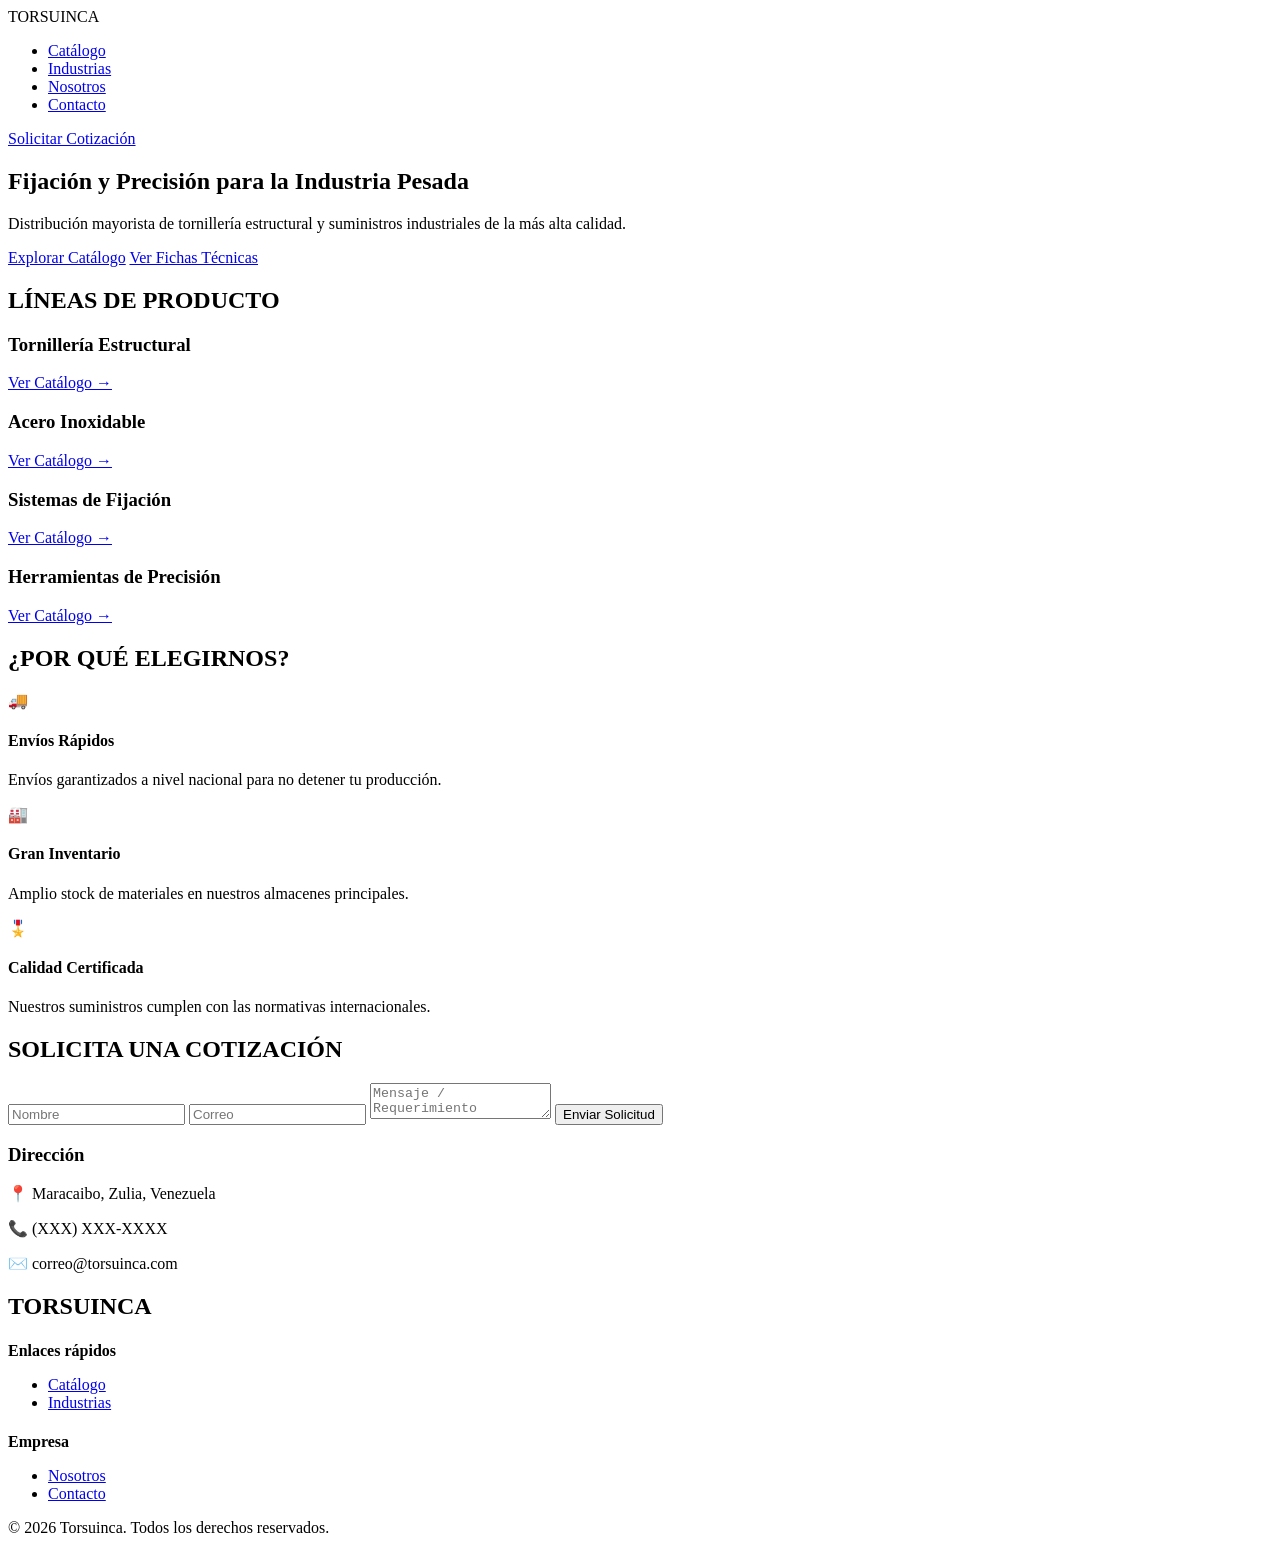
==== index.html @ 483157d4 "Add files via upload" ====
<!DOCTYPE html>
<html lang="es">
<head>
    <meta charset="UTF-8">
    <meta name="viewport" content="width=device-width, initial-scale=1.0">
    <title>Torsuinca | Suministros Industriales</title>
    <!-- Llamado a fuentes -->
    <link href="https://fonts.googleapis.com/css2?family=Inter:wght@400;500;600&family=Montserrat:wght@700;800&display=swap" rel="stylesheet">
    <!-- Enlace al archivo CSS externo -->
    <link rel="stylesheet" href="css/styles.css">
</head>
<body>

    <header>
        <div class="logo">TORSUINCA</div>
        <nav>
            <ul>
                <li><a href="#">Catálogo</a></li>
                <li><a href="#">Industrias</a></li>
                <li><a href="#">Nosotros</a></li>
                <li><a href="#contacto">Contacto</a></li>
            </ul>
        </nav>
        <a href="#contacto" class="btn-primary">Solicitar Cotización</a>
    </header>

    <main>
        <!-- 01. EL VOICE -->
        <section class="hero">
            <div class="hero-content">
                <h1>Fijación y Precisión para la Industria Pesada</h1>
                <p>Distribución mayorista de tornillería estructural y suministros industriales de la más alta calidad.</p>
                <div class="hero-buttons">
                    <a href="#" class="btn-primary">Explorar Catálogo</a>
                    <a href="#" class="btn-outline">Ver Fichas Técnicas</a>
                </div>
            </div>
            <div class="hero-image">
                <!-- <img src="assets/hero-bg.jpg" alt="Almacén Torsuinca"> -->
            </div>
        </section>

        <!-- 02. EL BODY -->
        <section class="products">
            <h2 class="section-title">LÍNEAS DE PRODUCTO</h2>
            <div class="product-grid">
                <div class="product-card">
                    <div class="img-placeholder"></div>
                    <h3>Tornillería Estructural</h3>
                    <a href="#" class="link-red">Ver Catálogo &rarr;</a>
                </div>
                <div class="product-card">
                    <div class="img-placeholder"></div>
                    <h3>Acero Inoxidable</h3>
                    <a href="#" class="link-red">Ver Catálogo &rarr;</a>
                </div>
                <div class="product-card">
                    <div class="img-placeholder"></div>
                    <h3>Sistemas de Fijación</h3>
                    <a href="#" class="link-red">Ver Catálogo &rarr;</a>
                </div>
                <div class="product-card">
                    <div class="img-placeholder"></div>
                    <h3>Herramientas de Precisión</h3>
                    <a href="#" class="link-red">Ver Catálogo &rarr;</a>
                </div>
            </div>
        </section>

        <section class="features">
            <h2 class="section-title">¿POR QUÉ ELEGIRNOS?</h2>
            <div class="feature-grid">
                <div class="feature-item">
                    <div class="feature-icon">🚚</div>
                    <h4>Envíos Rápidos</h4>
                    <p>Envíos garantizados a nivel nacional para no detener tu producción.</p>
                </div>
                <div class="feature-item">
                    <div class="feature-icon">🏭</div>
                    <h4>Gran Inventario</h4>
                    <p>Amplio stock de materiales en nuestros almacenes principales.</p>
                </div>
                <div class="feature-item">
                    <div class="feature-icon">🎖️</div>
                    <h4>Calidad Certificada</h4>
                    <p>Nuestros suministros cumplen con las normativas internacionales.</p>
                </div>
            </div>
        </section>

        <!-- 03. EL PIE -->
        <section class="contact-section" id="contacto">
            <div class="contact-form">
                <h2 style="margin-bottom: 20px;">SOLICITA UNA COTIZACIÓN</h2>
                <form id="quote-form">
                    <input type="text" placeholder="Nombre" required>
                    <input type="email" placeholder="Correo" required>
                    <textarea placeholder="Mensaje / Requerimiento" required></textarea>
                    <button type="submit" class="btn-primary">Enviar Solicitud</button>
                </form>
            </div>
            <div class="contact-info">
                <h3>Dirección</h3>
                <p>📍 Maracaibo, Zulia, Venezuela</p>
                <p>📞 (XXX) XXX-XXXX</p>
                <p>✉️ correo@torsuinca.com</p>
                <div class="map-placeholder">
                    <!-- Mapa interactivo irá aquí -->
                </div>
            </div>
        </section>
    </main>

    <footer>
        <div class="footer-grid">
            <div class="logo-footer">
                <h2>TORSUINCA</h2>
            </div>
            <div class="footer-links">
                <div>
                    <h4 style="margin-bottom:10px;">Enlaces rápidos</h4>
                    <ul>
                        <li><a href="#">Catálogo</a></li>
                        <li><a href="#">Industrias</a></li>
                    </ul>
                </div>
                <div>
                    <h4 style="margin-bottom:10px;">Empresa</h4>
                    <ul>
                        <li><a href="#">Nosotros</a></li>
                        <li><a href="#contacto">Contacto</a></li>
                    </ul>
                </div>
            </div>
        </div>
        <div class="footer-bottom">
            <p>&copy; 2026 Torsuinca. Todos los derechos reservados.</p>
        </div>
    </footer>

    <!-- Enlace al archivo JS externo -->
    <script src="js/script.js"></script>
</body>
</html>
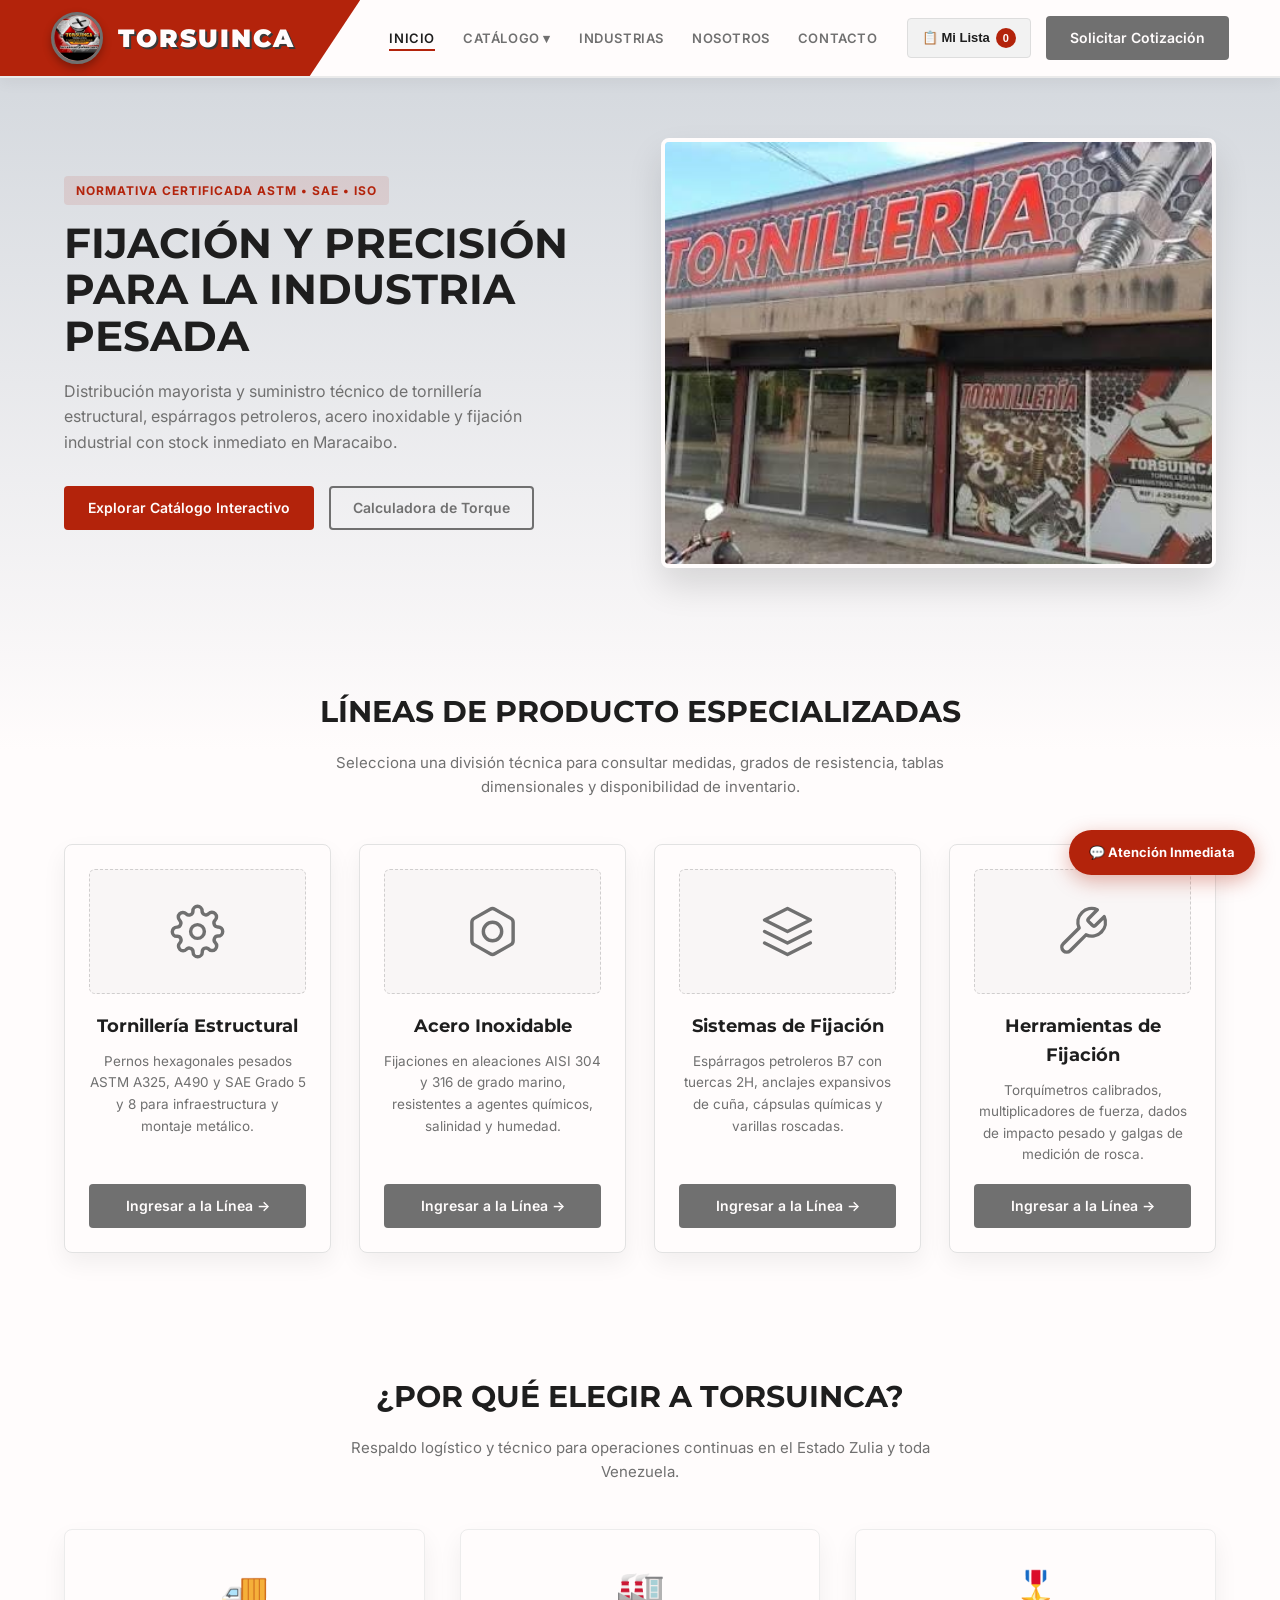
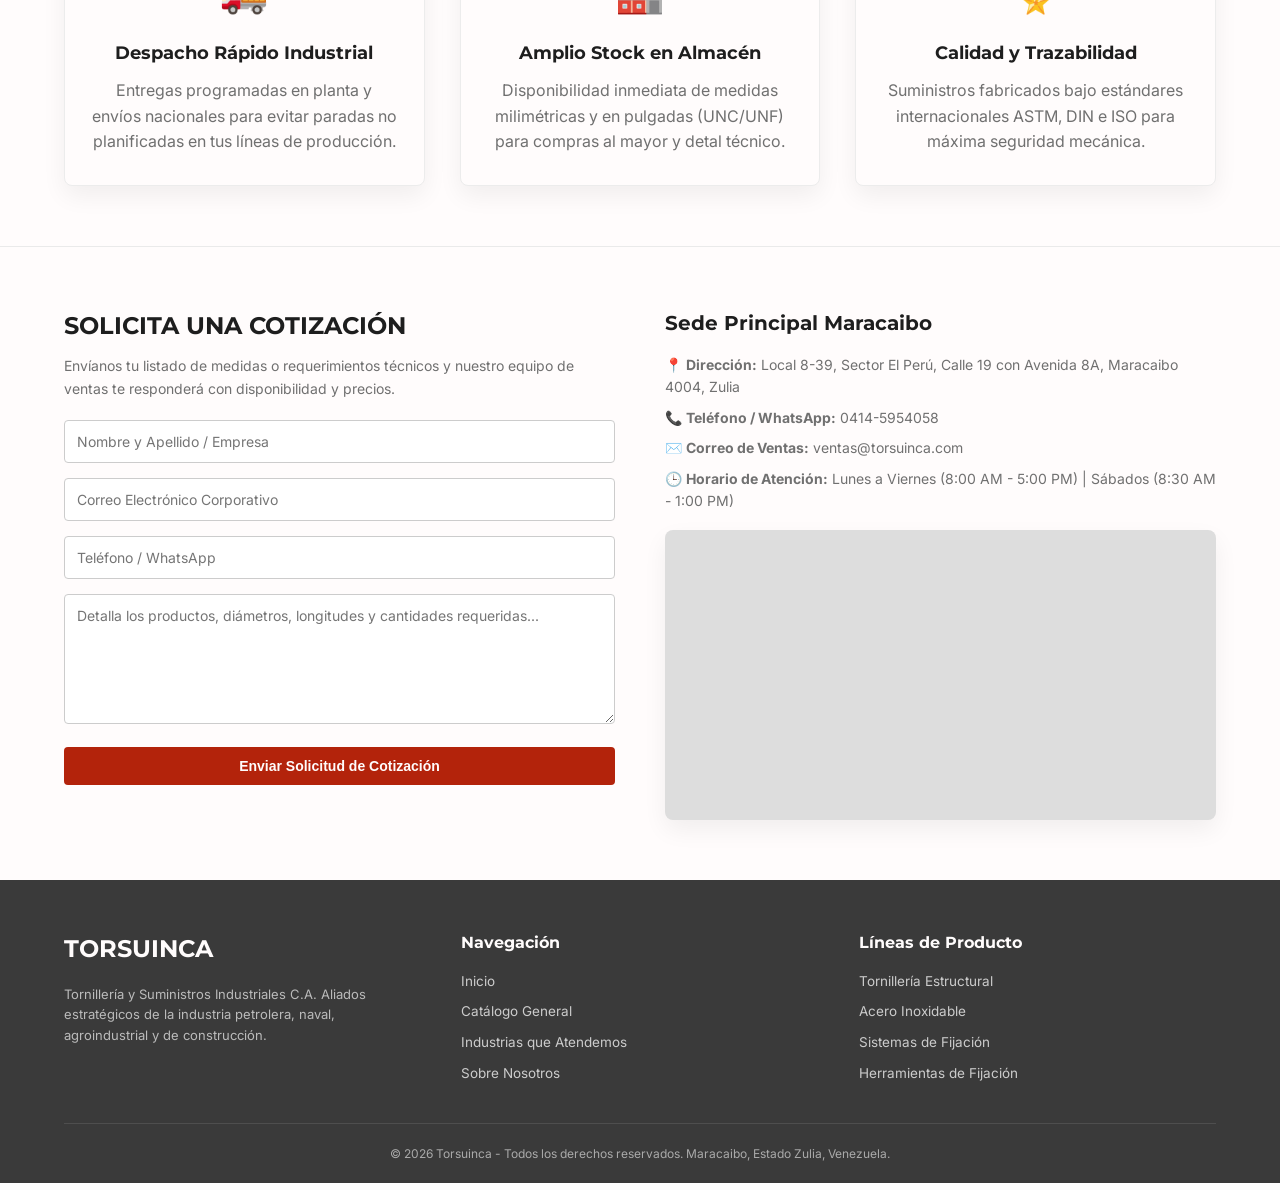
==== commit 4ee368db: "Add files via upload" ====
--- a/index.html
+++ b/index.html
@@ -3,142 +3,232 @@
 <head>
     <meta charset="UTF-8">
     <meta name="viewport" content="width=device-width, initial-scale=1.0">
-    <title>Torsuinca | Suministros Industriales</title>
-    <!-- Llamado a fuentes -->
-    <link href="https://fonts.googleapis.com/css2?family=Inter:wght@400;500;600&family=Montserrat:wght@700;800&display=swap" rel="stylesheet">
-    <!-- Enlace al archivo CSS externo -->
-    <link rel="stylesheet" href="css/styles.css">
+    <title>Torsuinca | Tornillería y Suministros Industriales en Maracaibo</title>
+    <link href="https://fonts.googleapis.com/css2?family=Inter:wght@400;500;600;700&family=Montserrat:wght@700;800;900&display=swap" rel="stylesheet">
+    <link rel="stylesheet" href="css/style.css">
 </head>
 <body>
 
     <header>
-        <div class="logo">TORSUINCA</div>
+        <a href="index.html" class="logo-zone">
+            <img src="logo.jpeg" alt="Logo Torsuinca" class="logo-img">
+            <span class="logo-text">TORSUINCA</span>
+        </a>
+        
         <nav>
             <ul>
-                <li><a href="#">Catálogo</a></li>
-                <li><a href="#">Industrias</a></li>
-                <li><a href="#">Nosotros</a></li>
+                <li><a href="index.html" class="active">Inicio</a></li>
+                <li class="dropdown">
+                    <a href="catalogo/index.html">Catálogo ▾</a>
+                    <div class="dropdown-content">
+                        <a href="catalogo/index.html">Ver Catálogo Completo</a>
+                        <a href="tornilleria-estructural/index.html">Tornillería Estructural</a>
+                        <a href="acero-inoxidable/index.html">Acero Inoxidable</a>
+                        <a href="sistemas-de-fijacion/index.html">Sistemas de Fijación</a>
+                        <a href="herramientas-de-fijacion/index.html">Herramientas de Fijación</a>
+                    </div>
+                </li>
+                <li><a href="industrias/index.html">Industrias</a></li>
+                <li><a href="nosotros/index.html">Nosotros</a></li>
                 <li><a href="#contacto">Contacto</a></li>
             </ul>
         </nav>
-        <a href="#contacto" class="btn-primary">Solicitar Cotización</a>
+        
+        <div class="header-action">
+            <button class="quote-cart-btn" onclick="toggleQuoteModal()">
+                📋 Mi Lista <span class="cart-badge">0</span>
+            </button>
+            <a href="#contacto" class="btn-primary">Solicitar Cotización</a>
+        </div>
     </header>
 
     <main>
         <!-- 01. EL VOICE -->
         <section class="hero">
-            <div class="hero-content">
+            <div class="hero-content hidden-left">
+                <span class="badge-tag">Normativa Certificada ASTM • SAE • ISO</span>
                 <h1>Fijación y Precisión para la Industria Pesada</h1>
-                <p>Distribución mayorista de tornillería estructural y suministros industriales de la más alta calidad.</p>
+                <p>Distribución mayorista y suministro técnico de tornillería estructural, espárragos petroleros, acero inoxidable y fijación industrial con stock inmediato en Maracaibo.</p>
                 <div class="hero-buttons">
-                    <a href="#" class="btn-primary">Explorar Catálogo</a>
-                    <a href="#" class="btn-outline">Ver Fichas Técnicas</a>
-                </div>
-            </div>
-            <div class="hero-image">
-                <!-- <img src="assets/hero-bg.jpg" alt="Almacén Torsuinca"> -->
-            </div>
-        </section>
-
-        <!-- 02. EL BODY -->
-        <section class="products">
-            <h2 class="section-title">LÍNEAS DE PRODUCTO</h2>
+                    <a href="catalogo/index.html" class="btn-red">Explorar Catálogo Interactivo</a>
+                    <a href="catalogo/index.html#calculadora" class="btn-outline">Calculadora de Torque</a>
+                </div>
+            </div>
+            <div class="hero-image hidden-right">
+                <img src="tornilleria.jpeg" alt="Sede y Suministros Torsuinca">
+            </div>
+        </section>
+
+        <!-- 02. EL BODY: LÍNEAS DE PRODUCTO -->
+        <section class="section-container">
+            <h2 class="section-title hidden-up">LÍNEAS DE PRODUCTO ESPECIALIZADAS</h2>
+            <p class="section-subtitle hidden-up">Selecciona una división técnica para consultar medidas, grados de resistencia, tablas dimensionales y disponibilidad de inventario.</p>
+            
             <div class="product-grid">
-                <div class="product-card">
-                    <div class="img-placeholder"></div>
-                    <h3>Tornillería Estructural</h3>
-                    <a href="#" class="link-red">Ver Catálogo &rarr;</a>
-                </div>
-                <div class="product-card">
-                    <div class="img-placeholder"></div>
-                    <h3>Acero Inoxidable</h3>
-                    <a href="#" class="link-red">Ver Catálogo &rarr;</a>
-                </div>
-                <div class="product-card">
-                    <div class="img-placeholder"></div>
-                    <h3>Sistemas de Fijación</h3>
-                    <a href="#" class="link-red">Ver Catálogo &rarr;</a>
-                </div>
-                <div class="product-card">
-                    <div class="img-placeholder"></div>
-                    <h3>Herramientas de Precisión</h3>
-                    <a href="#" class="link-red">Ver Catálogo &rarr;</a>
-                </div>
-            </div>
-        </section>
-
-        <section class="features">
-            <h2 class="section-title">¿POR QUÉ ELEGIRNOS?</h2>
+                <!-- Línea 1 -->
+                <div class="product-card hidden-up cascade-1">
+                    <div>
+                        <div class="icon-wrapper">
+                            <svg width="55" height="55" viewBox="0 0 24 24" fill="none" stroke="var(--brand-gray)" stroke-width="1.5" stroke-linecap="round" stroke-linejoin="round">
+                                <circle cx="12" cy="12" r="3"></circle>
+                                <path d="M19.4 15a1.65 1.65 0 0 0 .33 1.82l.06.06a2 2 0 0 1 0 2.83 2 2 0 0 1-2.83 0l-.06-.06a1.65 1.65 0 0 0-1.82-.33 1.65 1.65 0 0 0-1 1.51V21a2 2 0 0 1-2 2 2 2 0 0 1-2-2v-.09A1.65 1.65 0 0 0 9 19.4a1.65 1.65 0 0 0-1.82.33l-.06.06a2 2 0 0 1-2.83 0 2 2 0 0 1 0-2.83l.06-.06a1.65 1.65 0 0 0 .33-1.82 1.65 1.65 0 0 0-1.51-1H3a2 2 0 0 1-2-2 2 2 0 0 1 2-2h.09A1.65 1.65 0 0 0 4.6 9a1.65 1.65 0 0 0-.33-1.82l-.06-.06a2 2 0 0 1 0-2.83 2 2 0 0 1 2.83 0l.06.06a1.65 1.65 0 0 0 1.82.33H9a1.65 1.65 0 0 0 1-1.51V3a2 2 0 0 1 2-2 2 2 0 0 1 2 2v.09a1.65 1.65 0 0 0 1 1.51 1.65 1.65 0 0 0 1.82-.33l.06-.06a2 2 0 0 1 2.83 0 2 2 0 0 1 0 2.83l-.06.06a1.65 1.65 0 0 0-.33 1.82V9a1.65 1.65 0 0 0 1.51 1H21a2 2 0 0 1 2 2 2 2 0 0 1-2 2h-.09a1.65 1.65 0 0 0-1.51 1z"></path>
+                            </svg>
+                        </div>
+                        <h3>Tornillería Estructural</h3>
+                        <p>Pernos hexagonales pesados ASTM A325, A490 y SAE Grado 5 y 8 para infraestructura y montaje metálico.</p>
+                    </div>
+                    <a href="tornilleria-estructural/index.html" class="btn-primary" style="width:100%;">Ingresar a la Línea &rarr;</a>
+                </div>
+
+                <!-- Línea 2 -->
+                <div class="product-card hidden-up cascade-2">
+                    <div>
+                        <div class="icon-wrapper">
+                            <svg width="55" height="55" viewBox="0 0 24 24" fill="none" stroke="var(--brand-gray)" stroke-width="1.5" stroke-linecap="round" stroke-linejoin="round">
+                                <path d="M21 16V8a2 2 0 0 0-1-1.73l-7-4a2 2 0 0 0-2 0l-7 4A2 2 0 0 0 3 8v8a2 2 0 0 0 1 1.73l7 4a2 2 0 0 0 2 0l7-4A2 2 0 0 0 21 16z"></path>
+                                <circle cx="12" cy="12" r="4"></circle>
+                            </svg>
+                        </div>
+                        <h3>Acero Inoxidable</h3>
+                        <p>Fijaciones en aleaciones AISI 304 y 316 de grado marino, resistentes a agentes químicos, salinidad y humedad.</p>
+                    </div>
+                    <a href="acero-inoxidable/index.html" class="btn-primary" style="width:100%;">Ingresar a la Línea &rarr;</a>
+                </div>
+
+                <!-- Línea 3 -->
+                <div class="product-card hidden-up cascade-3">
+                    <div>
+                        <div class="icon-wrapper">
+                            <svg width="55" height="55" viewBox="0 0 24 24" fill="none" stroke="var(--brand-gray)" stroke-width="1.5" stroke-linecap="round" stroke-linejoin="round">
+                                <polygon points="12 2 2 7 12 12 22 7 12 2"></polygon>
+                                <polyline points="2 12 12 17 22 12"></polyline>
+                                <polyline points="2 17 12 22 22 17"></polyline>
+                            </svg>
+                        </div>
+                        <h3>Sistemas de Fijación</h3>
+                        <p>Espárragos petroleros B7 con tuercas 2H, anclajes expansivos de cuña, cápsulas químicas y varillas roscadas.</p>
+                    </div>
+                    <a href="sistemas-de-fijacion/index.html" class="btn-primary" style="width:100%;">Ingresar a la Línea &rarr;</a>
+                </div>
+
+                <!-- Línea 4 -->
+                <div class="product-card hidden-up cascade-4">
+                    <div>
+                        <div class="icon-wrapper">
+                            <svg width="55" height="55" viewBox="0 0 24 24" fill="none" stroke="var(--brand-gray)" stroke-width="1.5" stroke-linecap="round" stroke-linejoin="round">
+                                <path d="M14.7 6.3a1 1 0 0 0 0 1.4l1.6 1.6a1 1 0 0 0 1.4 0l3.77-3.77a6 6 0 0 1-7.94 7.94l-6.91 6.91a2.12 2.12 0 0 1-3-3l6.91-6.91a6 6 0 0 1 7.94-7.94l-3.76 3.76z"></path>
+                            </svg>
+                        </div>
+                        <h3>Herramientas de Fijación</h3>
+                        <p>Torquímetros calibrados, multiplicadores de fuerza, dados de impacto pesado y galgas de medición de rosca.</p>
+                    </div>
+                    <a href="herramientas-de-fijacion/index.html" class="btn-primary" style="width:100%;">Ingresar a la Línea &rarr;</a>
+                </div>
+            </div>
+        </section>
+
+        <!-- VENTAJAS COMPETITIVAS -->
+        <section class="section-container">
+            <h2 class="section-title hidden-up">¿POR QUÉ ELEGIR A TORSUINCA?</h2>
+            <p class="section-subtitle hidden-up">Respaldo logístico y técnico para operaciones continuas en el Estado Zulia y toda Venezuela.</p>
             <div class="feature-grid">
-                <div class="feature-item">
+                <div class="feature-item hidden-left">
                     <div class="feature-icon">🚚</div>
-                    <h4>Envíos Rápidos</h4>
-                    <p>Envíos garantizados a nivel nacional para no detener tu producción.</p>
-                </div>
-                <div class="feature-item">
+                    <h4>Despacho Rápido Industrial</h4>
+                    <p>Entregas programadas en planta y envíos nacionales para evitar paradas no planificadas en tus líneas de producción.</p>
+                </div>
+                <div class="feature-item hidden-up">
                     <div class="feature-icon">🏭</div>
-                    <h4>Gran Inventario</h4>
-                    <p>Amplio stock de materiales en nuestros almacenes principales.</p>
-                </div>
-                <div class="feature-item">
+                    <h4>Amplio Stock en Almacén</h4>
+                    <p>Disponibilidad inmediata de medidas milimétricas y en pulgadas (UNC/UNF) para compras al mayor y detal técnico.</p>
+                </div>
+                <div class="feature-item hidden-right">
                     <div class="feature-icon">🎖️</div>
-                    <h4>Calidad Certificada</h4>
-                    <p>Nuestros suministros cumplen con las normativas internacionales.</p>
-                </div>
-            </div>
-        </section>
-
-        <!-- 03. EL PIE -->
+                    <h4>Calidad y Trazabilidad</h4>
+                    <p>Suministros fabricados bajo estándares internacionales ASTM, DIN e ISO para máxima seguridad mecánica.</p>
+                </div>
+            </div>
+        </section>
+
+        <!-- 03. EL PIE: CONTACTO -->
         <section class="contact-section" id="contacto">
-            <div class="contact-form">
-                <h2 style="margin-bottom: 20px;">SOLICITA UNA COTIZACIÓN</h2>
+            <div class="contact-form hidden-left">
+                <h2 style="margin-bottom: 10px;">SOLICITA UNA COTIZACIÓN</h2>
+                <p style="margin-bottom: 20px; font-size: 14px;">Envíanos tu listado de medidas o requerimientos técnicos y nuestro equipo de ventas te responderá con disponibilidad y precios.</p>
                 <form id="quote-form">
-                    <input type="text" placeholder="Nombre" required>
-                    <input type="email" placeholder="Correo" required>
-                    <textarea placeholder="Mensaje / Requerimiento" required></textarea>
-                    <button type="submit" class="btn-primary">Enviar Solicitud</button>
+                    <input type="text" placeholder="Nombre y Apellido / Empresa" required>
+                    <input type="email" placeholder="Correo Electrónico Corporativo" required>
+                    <input type="tel" placeholder="Teléfono / WhatsApp" required>
+                    <textarea id="quote-message" placeholder="Detalla los productos, diámetros, longitudes y cantidades requeridas..." required></textarea>
+                    <button type="submit" class="btn-red" style="width: 100%;">Enviar Solicitud de Cotización</button>
                 </form>
             </div>
-            <div class="contact-info">
-                <h3>Dirección</h3>
-                <p>📍 Maracaibo, Zulia, Venezuela</p>
-                <p>📞 (XXX) XXX-XXXX</p>
-                <p>✉️ correo@torsuinca.com</p>
+            <div class="contact-info hidden-right">
+                <h3>Sede Principal Maracaibo</h3>
+                <p>📍 <strong>Dirección:</strong> Local 8-39, Sector El Perú, Calle 19 con Avenida 8A, Maracaibo 4004, Zulia</p>
+                <p>📞 <strong>Teléfono / WhatsApp:</strong> 0414-5954058</p>
+                <p>✉️ <strong>Correo de Ventas:</strong> ventas@torsuinca.com</p>
+                <p>🕒 <strong>Horario de Atención:</strong> Lunes a Viernes (8:00 AM - 5:00 PM) | Sábados (8:30 AM - 1:00 PM)</p>
+                
                 <div class="map-placeholder">
-                    <!-- Mapa interactivo irá aquí -->
+                    <iframe 
+                        src="https://maps.google.com/maps?q=TORSUINCA,+Calle+19,+Maracaibo,+Zulia&output=embed" 
+                        width="100%" height="100%" style="border:0;" allowfullscreen="" loading="lazy" referrerpolicy="no-referrer-when-downgrade">
+                    </iframe>
                 </div>
             </div>
         </section>
     </main>
+
+    <!-- MODAL LATERAL DE LISTA DE COTIZACIÓN -->
+    <div class="quote-modal-overlay" id="quote-modal-overlay">
+        <div class="quote-modal">
+            <div>
+                <div class="quote-modal-header">
+                    <h3>📋 Lista de Cotización</h3>
+                    <button class="close-modal" onclick="toggleQuoteModal()">✕</button>
+                </div>
+                <div class="quote-items-list" id="quote-items-list"></div>
+            </div>
+            <div style="display:flex; flex-direction:column; gap:10px;">
+                <button class="btn-red" onclick="sendQuoteToWhatsApp()">Enviar Lista por WhatsApp</button>
+                <a href="index.html?cotizar=true#contacto" class="btn-primary" onclick="toggleQuoteModal()">Pasar al Formulario Web</a>
+            </div>
+        </div>
+    </div>
+
+    <a href="https://wa.me/584145954058" target="_blank" class="whatsapp-float">💬 Atención Inmediata</a>
 
     <footer>
         <div class="footer-grid">
-            <div class="logo-footer">
+            <div>
                 <h2>TORSUINCA</h2>
+                <p style="font-size: 13px; color: #bbb; margin-top: 10px;">Tornillería y Suministros Industriales C.A. Aliados estratégicos de la industria petrolera, naval, agroindustrial y de construcción.</p>
             </div>
             <div class="footer-links">
-                <div>
-                    <h4 style="margin-bottom:10px;">Enlaces rápidos</h4>
-                    <ul>
-                        <li><a href="#">Catálogo</a></li>
-                        <li><a href="#">Industrias</a></li>
-                    </ul>
-                </div>
-                <div>
-                    <h4 style="margin-bottom:10px;">Empresa</h4>
-                    <ul>
-                        <li><a href="#">Nosotros</a></li>
-                        <li><a href="#contacto">Contacto</a></li>
-                    </ul>
-                </div>
+                <h4>Navegación</h4>
+                <ul>
+                    <li><a href="index.html">Inicio</a></li>
+                    <li><a href="catalogo/index.html">Catálogo General</a></li>
+                    <li><a href="industrias/index.html">Industrias que Atendemos</a></li>
+                    <li><a href="nosotros/index.html">Sobre Nosotros</a></li>
+                </ul>
+            </div>
+            <div class="footer-links">
+                <h4>Líneas de Producto</h4>
+                <ul>
+                    <li><a href="tornilleria-estructural/index.html">Tornillería Estructural</a></li>
+                    <li><a href="acero-inoxidable/index.html">Acero Inoxidable</a></li>
+                    <li><a href="sistemas-de-fijacion/index.html">Sistemas de Fijación</a></li>
+                    <li><a href="herramientas-de-fijacion/index.html">Herramientas de Fijación</a></li>
+                </ul>
             </div>
         </div>
         <div class="footer-bottom">
-            <p>&copy; 2026 Torsuinca. Todos los derechos reservados.</p>
+            <p>&copy; 2026 Torsuinca - Todos los derechos reservados. Maracaibo, Estado Zulia, Venezuela.</p>
         </div>
     </footer>
 
-    <!-- Enlace al archivo JS externo -->
     <script src="js/script.js"></script>
 </body>
 </html>
--- a/css/style.css
+++ b/css/style.css
@@ -0,0 +1,396 @@
+/* === VARIABLES DE MARCA === */
+:root {
+    --brand-red: #B3230B;
+    --brand-red-dark: #8A1A07;
+    --brand-gray: #707070;
+    --brand-gray-dark: #3A3A3A;
+    --brand-gray-light: #E2E5E8;
+    --brand-white: #FFFCFC;
+    --text-dark: #1E1E1E;
+    --shadow-soft: 0 10px 25px rgba(0, 0, 0, 0.06);
+    --shadow-hover: 0 18px 35px rgba(0, 0, 0, 0.12);
+    --radius: 8px;
+}
+
+/* === RESET Y BASE CON DEGRADADO === */
+* { margin: 0; padding: 0; box-sizing: border-box; }
+html { scroll-behavior: smooth; }
+
+body { 
+    font-family: 'Inter', sans-serif; 
+    background: linear-gradient(to bottom, #D0D5DB 0%, var(--brand-white) 750px);
+    background-repeat: no-repeat;
+    background-color: var(--brand-white);
+    color: var(--brand-gray); 
+    line-height: 1.6; 
+    overflow-x: hidden; 
+}
+
+h1, h2, h3, h4 { font-family: 'Montserrat', sans-serif; color: var(--text-dark); }
+a { text-decoration: none; color: inherit; transition: all 0.3s ease; }
+img { max-width: 100%; height: auto; display: block; }
+
+/* === ANIMACIONES SCROLL REVEAL === */
+.hidden-left { opacity: 0; transform: translateX(-60px); transition: all 0.7s ease-out; }
+.hidden-right { opacity: 0; transform: translateX(60px); transition: all 0.7s ease-out; }
+.hidden-up { opacity: 0; transform: translateY(50px); transition: all 0.7s ease-out; }
+.show { opacity: 1; transform: translate(0); }
+
+.cascade-1 { transition-delay: 80ms; }
+.cascade-2 { transition-delay: 160ms; }
+.cascade-3 { transition-delay: 240ms; }
+.cascade-4 { transition-delay: 320ms; }
+
+/* === BOTONES === */
+.btn-primary {
+    background-color: var(--brand-gray);
+    color: var(--brand-white);
+    padding: 11px 24px; border: none; border-radius: 4px;
+    font-weight: 600; cursor: pointer; transition: all 0.3s ease;
+    display: inline-flex; align-items: center; justify-content: center; gap: 8px;
+    font-size: 14px;
+}
+.btn-primary:hover { 
+    background-color: var(--brand-red); 
+    color: var(--brand-white); 
+    transform: translateY(-2px); 
+    box-shadow: 0 6px 15px rgba(179, 35, 11, 0.25); 
+}
+.btn-red {
+    background-color: var(--brand-red);
+    color: var(--brand-white);
+    padding: 11px 24px; border: none; border-radius: 4px;
+    font-weight: 600; cursor: pointer; transition: all 0.3s ease;
+    display: inline-flex; align-items: center; justify-content: center; gap: 8px;
+    font-size: 14px;
+}
+.btn-red:hover {
+    background-color: var(--brand-red-dark);
+    transform: translateY(-2px);
+}
+.btn-outline {
+    border: 2px solid var(--brand-gray); color: var(--brand-gray);
+    padding: 9px 22px; border-radius: 4px; font-weight: 600;
+    display: inline-flex; align-items: center; gap: 8px; transition: all 0.3s ease;
+    font-size: 14px; background: transparent; cursor: pointer;
+}
+.btn-outline:hover { border-color: var(--brand-red); color: var(--brand-red); transform: translateY(-2px); }
+
+/* === HEADER Y ZONA TORSUINCA === */
+header {
+    display: flex; justify-content: space-between; align-items: center;
+    background-color: var(--brand-white);
+    border-bottom: 2px solid #eaeaea; 
+    position: sticky; top: 0; z-index: 1000;
+    box-shadow: 0 4px 15px rgba(0,0,0,0.05);
+}
+
+.logo-zone { 
+    background-color: var(--brand-red); 
+    padding: 12px 65px 12px 4%; 
+    display: flex; align-items: center; gap: 15px; 
+    cursor: pointer;
+    clip-path: polygon(0 0, 100% 0, 86% 100%, 0% 100%);
+}
+
+.logo-img {
+    width: 52px; height: 52px; 
+    border-radius: 50%; object-fit: cover;
+    border: 3px solid var(--brand-gray); 
+    box-shadow: 0 4px 8px rgba(0,0,0,0.3);
+    transition: transform 0.4s ease;
+    background-color: var(--brand-white);
+}
+.logo-zone:hover .logo-img { transform: rotate(15deg) scale(1.06); }
+
+.logo-text { 
+    font-family: 'Montserrat', sans-serif;
+    font-size: 25px; font-weight: 900; 
+    color: var(--brand-white); 
+    letter-spacing: 2px;
+    text-shadow: 2px 2px 0px var(--brand-gray-dark); 
+}
+
+nav { flex: 1; display: flex; justify-content: center; }
+nav ul { display: flex; gap: 28px; list-style: none; align-items: center; }
+nav a { font-weight: 600; font-size: 13px; text-transform: uppercase; letter-spacing: 0.6px; color: var(--brand-gray); position: relative; padding: 5px 0; }
+nav a::after { content: ''; position: absolute; bottom: 0; left: 0; width: 0; height: 2px; background-color: var(--brand-red); transition: width 0.3s ease; }
+nav a:hover, nav a.active { color: var(--text-dark); }
+nav a:hover::after, nav a.active::after { width: 100%; }
+
+/* Dropdown menú en Header */
+.dropdown { position: relative; }
+.dropdown-content {
+    display: none; position: absolute; top: 100%; left: 0;
+    background-color: var(--brand-white); min-width: 240px;
+    box-shadow: var(--shadow-hover); border-radius: 6px;
+    border-top: 3px solid var(--brand-red); padding: 10px 0; z-index: 1001;
+}
+.dropdown-content a {
+    display: block; padding: 10px 20px; font-size: 12px;
+    text-transform: none; color: var(--text-dark);
+}
+.dropdown-content a::after { display: none; }
+.dropdown-content a:hover { background-color: #f4f4f4; color: var(--brand-red); padding-left: 25px; }
+.dropdown:hover .dropdown-content { display: block; }
+
+.header-action { padding-right: 4%; display: flex; align-items: center; gap: 15px; }
+
+/* Botón Carrito de Cotización */
+.quote-cart-btn {
+    position: relative; background: #f2f2f2; border: 1px solid #ddd;
+    padding: 9px 14px; border-radius: 4px; cursor: pointer;
+    font-weight: 600; font-size: 13px; color: var(--text-dark);
+    display: flex; align-items: center; gap: 6px;
+}
+.quote-cart-btn:hover { border-color: var(--brand-red); color: var(--brand-red); }
+.cart-badge {
+    background-color: var(--brand-red); color: var(--brand-white);
+    font-size: 11px; font-weight: 700; border-radius: 50%;
+    width: 20px; height: 20px; display: inline-flex;
+    align-items: center; justify-content: center;
+}
+
+/* === 01. EL VOICE (HERO PRINCIPAL) === */
+.hero { display: flex; padding: 60px 5%; align-items: center; gap: 50px; background: transparent; overflow: hidden; }
+.hero-content { flex: 1; }
+.badge-tag {
+    display: inline-block; background: rgba(179, 35, 11, 0.1); color: var(--brand-red);
+    font-weight: 700; font-size: 12px; padding: 5px 12px; border-radius: 4px;
+    margin-bottom: 15px; text-transform: uppercase; letter-spacing: 1px;
+}
+.hero-content h1 { font-size: 42px; line-height: 1.1; margin-bottom: 20px; text-transform: uppercase; }
+.hero-content p { font-size: 16px; margin-bottom: 30px; max-width: 92%; }
+.hero-buttons { display: flex; gap: 15px; flex-wrap: wrap; }
+.hero-image { flex: 1; height: 430px; border-radius: var(--radius); overflow: hidden; box-shadow: var(--shadow-hover); border: 4px solid var(--brand-white); }
+.hero-image img { width: 100%; height: 100%; object-fit: cover; transition: transform 0.6s ease; }
+.hero-image:hover img { transform: scale(1.05); }
+
+/* === SUB-HERO PARA PÁGINAS INTERNAS === */
+.page-banner {
+    padding: 50px 5% 40px;
+    border-bottom: 1px solid rgba(112, 112, 112, 0.15);
+    background: rgba(255, 252, 252, 0.55);
+    backdrop-filter: blur(5px);
+}
+.breadcrumb { font-size: 13px; margin-bottom: 12px; color: var(--brand-gray); font-weight: 500; }
+.breadcrumb a:hover { color: var(--brand-red); text-decoration: underline; }
+.breadcrumb span { color: var(--brand-red); font-weight: 700; }
+.page-banner h1 { font-size: 36px; text-transform: uppercase; margin-bottom: 10px; }
+.page-banner p { max-width: 750px; font-size: 16px; }
+
+/* === SECCIONES Y GRIDS === */
+.section-container { padding: 60px 5%; overflow: hidden; }
+.section-title { text-align: center; font-size: 30px; margin-bottom: 15px; text-transform: uppercase; }
+.section-subtitle { text-align: center; max-width: 650px; margin: 0 auto 45px; font-size: 15px; }
+
+.product-grid { display: grid; grid-template-columns: repeat(auto-fit, minmax(250px, 1fr)); gap: 28px; }
+.product-card {
+    border: 1px solid #e2e2e2; border-radius: var(--radius); padding: 24px;
+    text-align: center; background: var(--brand-white); transition: all 0.35s ease;
+    display: flex; flex-direction: column; justify-content: space-between;
+    box-shadow: var(--shadow-soft);
+}
+.product-card:hover { box-shadow: var(--shadow-hover); transform: translateY(-8px); border-color: var(--brand-gray); }
+
+.icon-wrapper {
+    height: 125px; background-color: rgba(112, 112, 112, 0.04);
+    margin-bottom: 18px; border-radius: 6px;
+    display: flex; justify-content: center; align-items: center;
+    border: 1px dashed rgba(112, 112, 112, 0.3); transition: all 0.35s ease;
+}
+.icon-wrapper svg { transition: all 0.35s ease; }
+.product-card:hover .icon-wrapper {
+    border-color: var(--brand-red); background-color: var(--brand-white);
+    box-shadow: 0 5px 15px rgba(179, 35, 11, 0.08);
+}
+.product-card:hover .icon-wrapper svg { stroke: var(--brand-red); transform: scale(1.08); }
+
+.product-card h3 { font-size: 18px; margin-bottom: 10px; }
+.product-card p { font-size: 13.5px; margin-bottom: 18px; color: var(--brand-gray); }
+.specs-list { text-align: left; font-size: 12.5px; margin-bottom: 18px; list-style: none; border-top: 1px solid #eee; padding-top: 12px; }
+.specs-list li { margin-bottom: 5px; display: flex; justify-content: space-between; }
+.specs-list strong { color: var(--text-dark); }
+
+/* === TABLAS TÉCNICAS === */
+.table-responsive { overflow-x: auto; margin-top: 25px; border-radius: var(--radius); box-shadow: var(--shadow-soft); }
+.tech-table { width: 100%; border-collapse: collapse; background: var(--brand-white); text-align: left; font-size: 14px; }
+.tech-table th { background-color: var(--brand-gray-dark); color: var(--brand-white); padding: 14px 18px; font-family: 'Montserrat', sans-serif; font-size: 13px; text-transform: uppercase; }
+.tech-table td { padding: 13px 18px; border-bottom: 1px solid #eee; }
+.tech-table tr:hover { background-color: #f9f9f9; }
+.status-stock { color: #1f7a3f; font-weight: 700; font-size: 12px; background: #e6f4ea; padding: 4px 8px; border-radius: 4px; }
+
+/* === BUSCADOR Y FILTROS (CATÁLOGO) === */
+.catalog-controls {
+    display: flex; flex-wrap: wrap; gap: 15px; justify-content: space-between;
+    align-items: center; background: var(--brand-white); padding: 20px;
+    border-radius: var(--radius); box-shadow: var(--shadow-soft); margin-bottom: 35px;
+    border: 1px solid #e5e5e5;
+}
+.search-box { flex: 1; min-width: 260px; position: relative; }
+.search-box input {
+    width: 100%; padding: 12px 15px; border: 1px solid #ccc;
+    border-radius: 4px; font-size: 14px; font-family: 'Inter', sans-serif;
+}
+.search-box input:focus { outline: none; border-color: var(--brand-red); }
+.filter-buttons { display: flex; gap: 8px; flex-wrap: wrap; }
+.filter-btn {
+    padding: 9px 16px; border: 1px solid #ddd; background: #f7f7f7;
+    color: var(--text-dark); border-radius: 4px; cursor: pointer;
+    font-weight: 600; font-size: 13px; transition: all 0.2s;
+}
+.filter-btn.active, .filter-btn:hover { background: var(--brand-red); color: var(--brand-white); border-color: var(--brand-red); }
+
+/* === CALCULADORA TÉCNICA DE TORQUE === */
+.calculator-box {
+    background: var(--brand-white); border: 2px solid var(--brand-gray-light);
+    border-left: 6px solid var(--brand-red); border-radius: var(--radius);
+    padding: 30px; box-shadow: var(--shadow-soft); margin-top: 50px;
+}
+.calc-grid { display: grid; grid-template-columns: repeat(auto-fit, minmax(200px, 1fr)); gap: 20px; margin-top: 20px; align-items: end; }
+.calc-field label { display: block; font-size: 13px; font-weight: 700; color: var(--text-dark); margin-bottom: 6px; }
+.calc-field select { width: 100%; padding: 11px; border: 1px solid #ccc; border-radius: 4px; font-family: 'Inter', sans-serif; font-size: 14px; }
+.calc-result {
+    background: #f4f5f7; padding: 15px 20px; border-radius: 6px;
+    border: 1px solid #ddd; text-align: center;
+}
+.calc-result span { display: block; font-size: 12px; text-transform: uppercase; font-weight: 700; }
+.calc-result strong { font-size: 24px; color: var(--brand-red); font-family: 'Montserrat', sans-serif; }
+
+/* === VENTAJAS E INDUSTRIAS === */
+.feature-grid { display: grid; grid-template-columns: repeat(auto-fit, minmax(260px, 1fr)); gap: 35px; text-align: center; }
+.feature-item { background: var(--brand-white); padding: 30px 25px; border-radius: var(--radius); border: 1px solid #ececec; box-shadow: var(--shadow-soft); }
+.feature-item h4 { font-size: 18px; margin: 15px 0 10px; }
+.feature-icon { font-size: 40px; color: var(--brand-red); display: inline-block; transition: transform 0.3s ease; }
+.feature-item:hover .feature-icon { transform: scale(1.18) translateY(-4px); }
+
+/* === MODAL DE COTIZACIÓN (DRAWER) === */
+.quote-modal-overlay {
+    display: none; position: fixed; top: 0; left: 0; width: 100%; height: 100%;
+    background: rgba(0, 0, 0, 0.55); z-index: 2000; justify-content: flex-end;
+}
+.quote-modal-overlay.open { display: flex; }
+.quote-modal {
+    background: var(--brand-white); width: 100%; max-width: 440px; height: 100%;
+    padding: 30px; display: flex; flex-direction: column; justify-content: space-between;
+    box-shadow: -5px 0 25px rgba(0,0,0,0.2); overflow-y: auto;
+}
+.quote-modal-header { display: flex; justify-content: space-between; align-items: center; border-bottom: 1px solid #eee; padding-bottom: 15px; }
+.close-modal { background: none; border: none; font-size: 24px; cursor: pointer; color: var(--brand-gray); }
+.quote-items-list { flex: 1; margin: 20px 0; overflow-y: auto; }
+.quote-item { display: flex; justify-content: space-between; align-items: center; padding: 12px 0; border-bottom: 1px solid #f0f0f0; font-size: 13.5px; }
+.quote-item button { background: none; border: none; color: var(--brand-red); cursor: pointer; font-weight: 700; font-size: 12px; }
+
+/* === 03. EL PIE (CONTACTO Y FOOTER) === */
+.contact-section {
+    display: flex; padding: 60px 5%; gap: 50px;
+    background-color: var(--brand-white); border-top: 1px solid #eaeaea; overflow: hidden;
+}
+.contact-form { flex: 1; }
+.contact-form input, .contact-form textarea, .contact-form select {
+    width: 100%; padding: 12px; margin-bottom: 15px;
+    border: 1px solid #ccc; border-radius: 4px; font-family: 'Inter', sans-serif; font-size: 14px;
+}
+.contact-form input:focus, .contact-form textarea:focus { outline: none; border-color: var(--brand-red); }
+.contact-form textarea { height: 130px; resize: vertical; }
+
+.contact-info { flex: 1; }
+.contact-info h3 { margin-bottom: 15px; font-size: 20px; }
+.contact-info p { margin-bottom: 8px; font-size: 14px; }
+.map-placeholder { width: 100%; height: 290px; background-color: #ddd; margin-top: 18px; border-radius: var(--radius); overflow: hidden; box-shadow: var(--shadow-soft); }
+
+footer { background-color: var(--brand-gray-dark); color: var(--brand-white); padding: 50px 5% 20px; }
+.footer-grid { display: grid; grid-template-columns: repeat(auto-fit, minmax(200px, 1fr)); gap: 40px; margin-bottom: 30px; }
+.footer-grid h2, .footer-grid h4 { color: var(--brand-white); margin-bottom: 15px; }
+.footer-links ul { list-style: none; }
+.footer-links li { margin-bottom: 9px; font-size: 13.5px; color: #ccc; transition: transform 0.2s; }
+.footer-links li:hover { transform: translateX(5px); color: var(--brand-white); }
+.footer-bottom { border-top: 1px solid rgba(255,255,255,0.1); padding-top: 20px; font-size: 12px; text-align: center; color: #aaa; }
+
+/* === ILUSTRACIÓN DE PRODUCTO EN CATÁLOGO === */
+.product-illustration {
+    height: 140px;
+    border-radius: 6px;
+    display: flex;
+    justify-content: center;
+    align-items: center;
+    margin-bottom: 18px;
+    position: relative;
+    overflow: hidden;
+    border: 1px solid rgba(112, 112, 112, 0.15);
+    transition: all 0.4s ease;
+}
+.product-illustration svg {
+    transition: all 0.4s ease;
+    filter: drop-shadow(0 2px 4px rgba(0,0,0,0.08));
+}
+.product-card:hover .product-illustration svg {
+    transform: scale(1.1);
+}
+.product-illustration .illust-label {
+    position: absolute;
+    bottom: 8px;
+    right: 10px;
+    font-size: 10px;
+    font-weight: 800;
+    letter-spacing: 1.5px;
+    text-transform: uppercase;
+    opacity: 0.45;
+    font-family: 'Montserrat', sans-serif;
+}
+
+/* Variantes de color por categoría */
+.illust-estructural {
+    background: linear-gradient(135deg, #f0f0f0 0%, #e8e0dc 100%);
+}
+.illust-estructural .illust-label { color: var(--brand-gray-dark); }
+.product-card:hover .illust-estructural {
+    background: linear-gradient(135deg, #fdf0ed 0%, #f9e1da 100%);
+    border-color: var(--brand-red);
+}
+
+.illust-inoxidable {
+    background: linear-gradient(135deg, #eef2f7 0%, #d9e4ef 100%);
+}
+.illust-inoxidable .illust-label { color: #3a6b9f; }
+.product-card:hover .illust-inoxidable {
+    background: linear-gradient(135deg, #e4edf7 0%, #c8d9ec 100%);
+    border-color: #5a8dbf;
+}
+
+.illust-fijacion {
+    background: linear-gradient(135deg, #f5f0e6 0%, #ebe2d0 100%);
+}
+.illust-fijacion .illust-label { color: #8a6b2e; }
+.product-card:hover .illust-fijacion {
+    background: linear-gradient(135deg, #f7efe0 0%, #ecdcc0 100%);
+    border-color: #c49a3c;
+}
+
+.illust-herramientas {
+    background: linear-gradient(135deg, #edf5ed 0%, #d4e8d4 100%);
+}
+.illust-herramientas .illust-label { color: #3a7a3a; }
+.product-card:hover .illust-herramientas {
+    background: linear-gradient(135deg, #e3f0e3 0%, #c0ddc0 100%);
+    border-color: #4a9a4a;
+}
+
+/* Botón Flotante WhatsApp */
+.whatsapp-float {
+    position: fixed; bottom: 25px; right: 25px;
+    background-color: var(--brand-red); color: var(--brand-white);
+    padding: 12px 20px; border-radius: 50px; font-weight: 700;
+    font-size: 13px; box-shadow: 0 6px 20px rgba(179, 35, 11, 0.35);
+    z-index: 999; display: flex; align-items: center; gap: 8px;
+}
+.whatsapp-float:hover { background-color: var(--brand-red-dark); transform: scale(1.05); color: var(--brand-white); }
+
+@media (max-width: 900px) {
+    .logo-zone { padding-right: 25px; clip-path: none; width: 100%; justify-content: center; }
+    header { flex-direction: column; }
+    nav { padding: 12px 10px; width: 100%; overflow-x: auto; justify-content: flex-start; }
+    .header-action { width: 100%; justify-content: center; padding: 0 5% 15px; }
+    .hero, .contact-section { flex-direction: column; }
+    .hidden-left, .hidden-right { transform: translateY(30px); }
+}
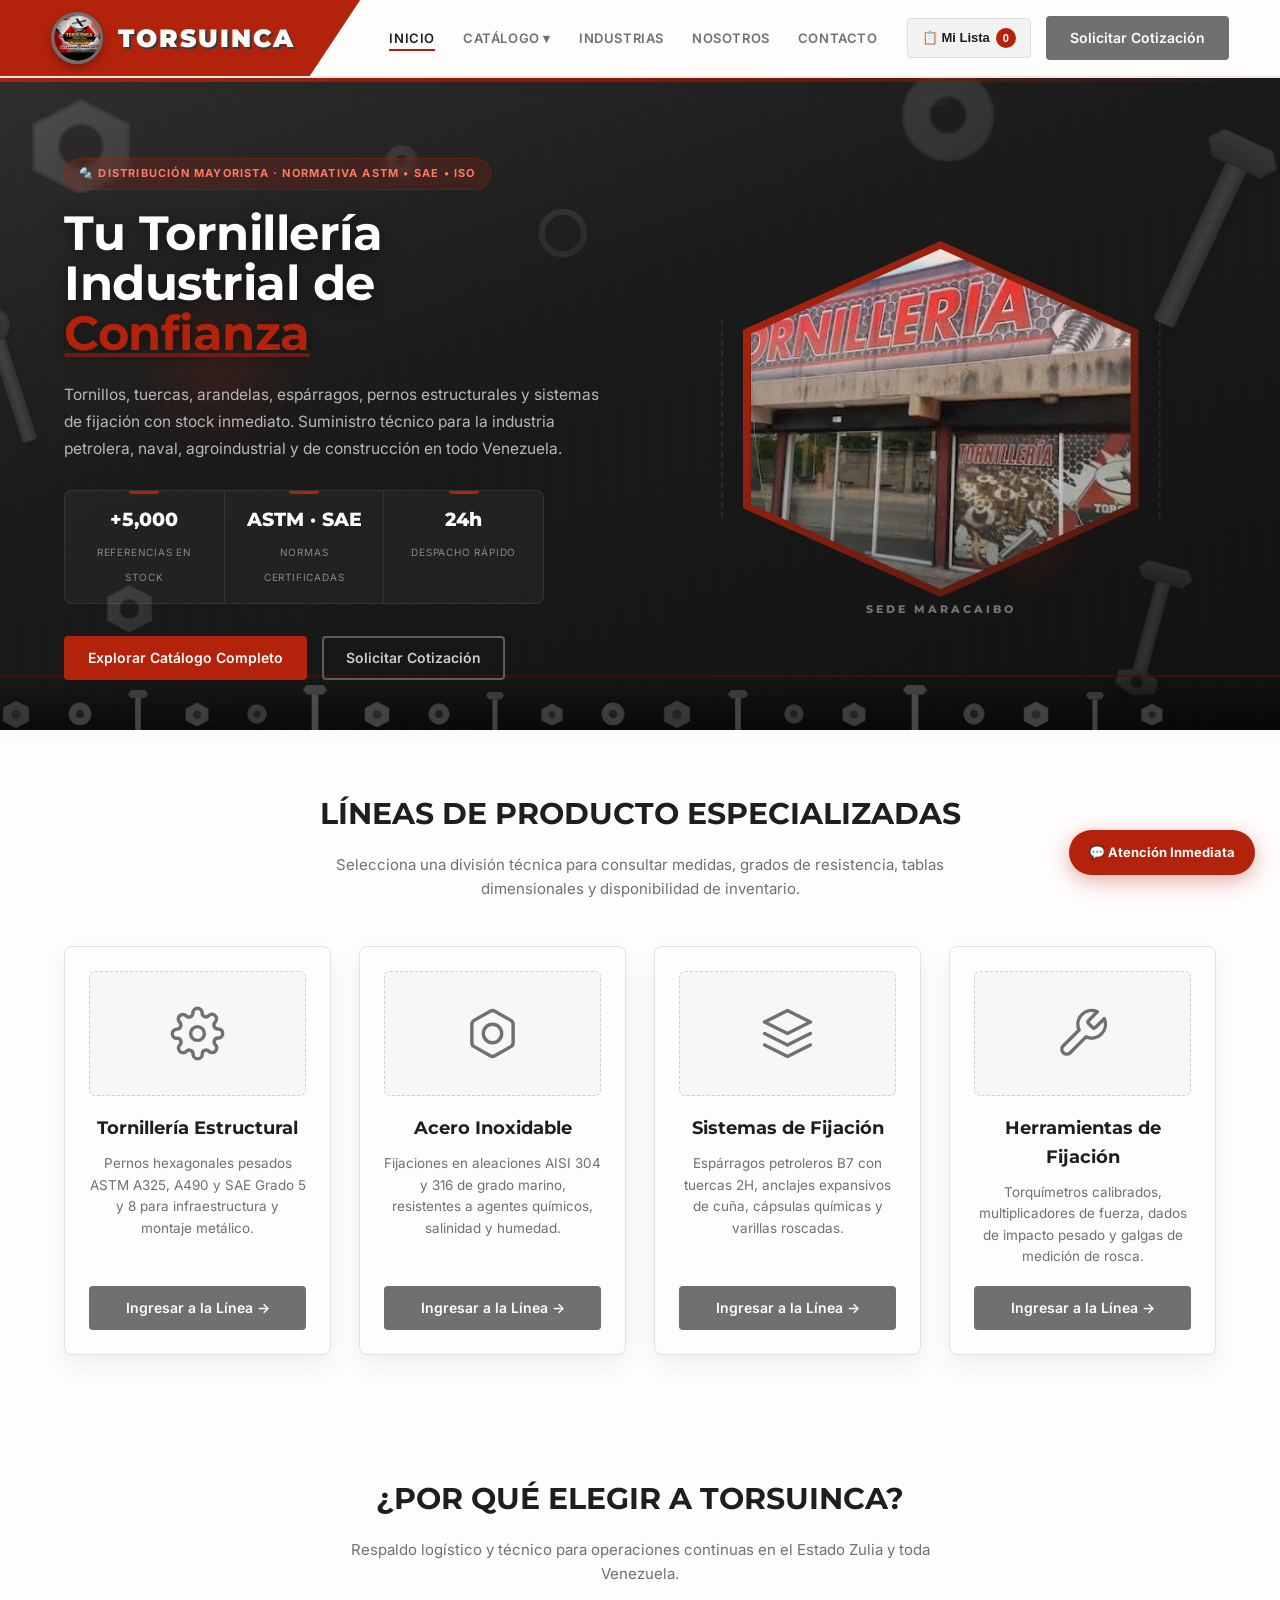
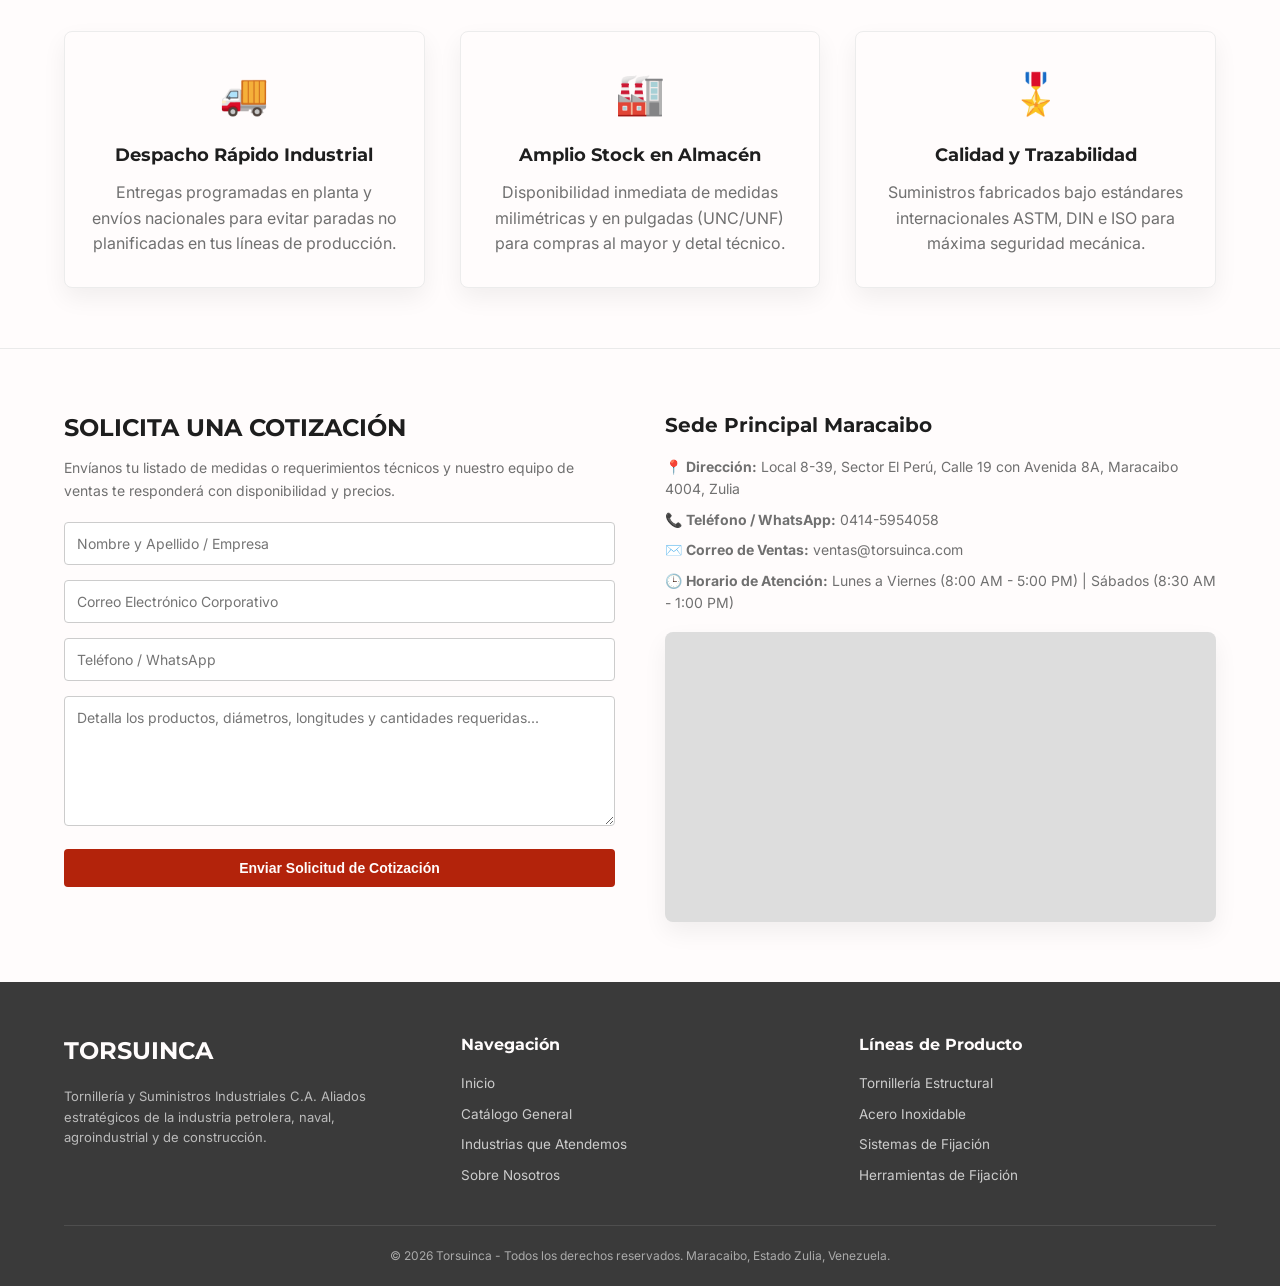
==== commit e96dd108: "Add files via upload" ====
--- a/index.html
+++ b/index.html
@@ -1,234 +1,382 @@
-<!DOCTYPE html>
-<html lang="es">
-<head>
-    <meta charset="UTF-8">
-    <meta name="viewport" content="width=device-width, initial-scale=1.0">
-    <title>Torsuinca | Tornillería y Suministros Industriales en Maracaibo</title>
-    <link href="https://fonts.googleapis.com/css2?family=Inter:wght@400;500;600;700&family=Montserrat:wght@700;800;900&display=swap" rel="stylesheet">
-    <link rel="stylesheet" href="css/style.css">
-</head>
-<body>
-
-    <header>
-        <a href="index.html" class="logo-zone">
-            <img src="logo.jpeg" alt="Logo Torsuinca" class="logo-img">
-            <span class="logo-text">TORSUINCA</span>
-        </a>
-        
-        <nav>
-            <ul>
-                <li><a href="index.html" class="active">Inicio</a></li>
-                <li class="dropdown">
-                    <a href="catalogo/index.html">Catálogo ▾</a>
-                    <div class="dropdown-content">
-                        <a href="catalogo/index.html">Ver Catálogo Completo</a>
-                        <a href="tornilleria-estructural/index.html">Tornillería Estructural</a>
-                        <a href="acero-inoxidable/index.html">Acero Inoxidable</a>
-                        <a href="sistemas-de-fijacion/index.html">Sistemas de Fijación</a>
-                        <a href="herramientas-de-fijacion/index.html">Herramientas de Fijación</a>
-                    </div>
-                </li>
-                <li><a href="industrias/index.html">Industrias</a></li>
-                <li><a href="nosotros/index.html">Nosotros</a></li>
-                <li><a href="#contacto">Contacto</a></li>
-            </ul>
-        </nav>
-        
-        <div class="header-action">
-            <button class="quote-cart-btn" onclick="toggleQuoteModal()">
-                📋 Mi Lista <span class="cart-badge">0</span>
-            </button>
-            <a href="#contacto" class="btn-primary">Solicitar Cotización</a>
-        </div>
-    </header>
-
-    <main>
-        <!-- 01. EL VOICE -->
-        <section class="hero">
-            <div class="hero-content hidden-left">
-                <span class="badge-tag">Normativa Certificada ASTM • SAE • ISO</span>
-                <h1>Fijación y Precisión para la Industria Pesada</h1>
-                <p>Distribución mayorista y suministro técnico de tornillería estructural, espárragos petroleros, acero inoxidable y fijación industrial con stock inmediato en Maracaibo.</p>
-                <div class="hero-buttons">
-                    <a href="catalogo/index.html" class="btn-red">Explorar Catálogo Interactivo</a>
-                    <a href="catalogo/index.html#calculadora" class="btn-outline">Calculadora de Torque</a>
-                </div>
-            </div>
-            <div class="hero-image hidden-right">
-                <img src="tornilleria.jpeg" alt="Sede y Suministros Torsuinca">
-            </div>
-        </section>
-
-        <!-- 02. EL BODY: LÍNEAS DE PRODUCTO -->
-        <section class="section-container">
-            <h2 class="section-title hidden-up">LÍNEAS DE PRODUCTO ESPECIALIZADAS</h2>
-            <p class="section-subtitle hidden-up">Selecciona una división técnica para consultar medidas, grados de resistencia, tablas dimensionales y disponibilidad de inventario.</p>
-            
-            <div class="product-grid">
-                <!-- Línea 1 -->
-                <div class="product-card hidden-up cascade-1">
-                    <div>
-                        <div class="icon-wrapper">
-                            <svg width="55" height="55" viewBox="0 0 24 24" fill="none" stroke="var(--brand-gray)" stroke-width="1.5" stroke-linecap="round" stroke-linejoin="round">
-                                <circle cx="12" cy="12" r="3"></circle>
-                                <path d="M19.4 15a1.65 1.65 0 0 0 .33 1.82l.06.06a2 2 0 0 1 0 2.83 2 2 0 0 1-2.83 0l-.06-.06a1.65 1.65 0 0 0-1.82-.33 1.65 1.65 0 0 0-1 1.51V21a2 2 0 0 1-2 2 2 2 0 0 1-2-2v-.09A1.65 1.65 0 0 0 9 19.4a1.65 1.65 0 0 0-1.82.33l-.06.06a2 2 0 0 1-2.83 0 2 2 0 0 1 0-2.83l.06-.06a1.65 1.65 0 0 0 .33-1.82 1.65 1.65 0 0 0-1.51-1H3a2 2 0 0 1-2-2 2 2 0 0 1 2-2h.09A1.65 1.65 0 0 0 4.6 9a1.65 1.65 0 0 0-.33-1.82l-.06-.06a2 2 0 0 1 0-2.83 2 2 0 0 1 2.83 0l.06.06a1.65 1.65 0 0 0 1.82.33H9a1.65 1.65 0 0 0 1-1.51V3a2 2 0 0 1 2-2 2 2 0 0 1 2 2v.09a1.65 1.65 0 0 0 1 1.51 1.65 1.65 0 0 0 1.82-.33l.06-.06a2 2 0 0 1 2.83 0 2 2 0 0 1 0 2.83l-.06.06a1.65 1.65 0 0 0-.33 1.82V9a1.65 1.65 0 0 0 1.51 1H21a2 2 0 0 1 2 2 2 2 0 0 1-2 2h-.09a1.65 1.65 0 0 0-1.51 1z"></path>
-                            </svg>
-                        </div>
-                        <h3>Tornillería Estructural</h3>
-                        <p>Pernos hexagonales pesados ASTM A325, A490 y SAE Grado 5 y 8 para infraestructura y montaje metálico.</p>
-                    </div>
-                    <a href="tornilleria-estructural/index.html" class="btn-primary" style="width:100%;">Ingresar a la Línea &rarr;</a>
-                </div>
-
-                <!-- Línea 2 -->
-                <div class="product-card hidden-up cascade-2">
-                    <div>
-                        <div class="icon-wrapper">
-                            <svg width="55" height="55" viewBox="0 0 24 24" fill="none" stroke="var(--brand-gray)" stroke-width="1.5" stroke-linecap="round" stroke-linejoin="round">
-                                <path d="M21 16V8a2 2 0 0 0-1-1.73l-7-4a2 2 0 0 0-2 0l-7 4A2 2 0 0 0 3 8v8a2 2 0 0 0 1 1.73l7 4a2 2 0 0 0 2 0l7-4A2 2 0 0 0 21 16z"></path>
-                                <circle cx="12" cy="12" r="4"></circle>
-                            </svg>
-                        </div>
-                        <h3>Acero Inoxidable</h3>
-                        <p>Fijaciones en aleaciones AISI 304 y 316 de grado marino, resistentes a agentes químicos, salinidad y humedad.</p>
-                    </div>
-                    <a href="acero-inoxidable/index.html" class="btn-primary" style="width:100%;">Ingresar a la Línea &rarr;</a>
-                </div>
-
-                <!-- Línea 3 -->
-                <div class="product-card hidden-up cascade-3">
-                    <div>
-                        <div class="icon-wrapper">
-                            <svg width="55" height="55" viewBox="0 0 24 24" fill="none" stroke="var(--brand-gray)" stroke-width="1.5" stroke-linecap="round" stroke-linejoin="round">
-                                <polygon points="12 2 2 7 12 12 22 7 12 2"></polygon>
-                                <polyline points="2 12 12 17 22 12"></polyline>
-                                <polyline points="2 17 12 22 22 17"></polyline>
-                            </svg>
-                        </div>
-                        <h3>Sistemas de Fijación</h3>
-                        <p>Espárragos petroleros B7 con tuercas 2H, anclajes expansivos de cuña, cápsulas químicas y varillas roscadas.</p>
-                    </div>
-                    <a href="sistemas-de-fijacion/index.html" class="btn-primary" style="width:100%;">Ingresar a la Línea &rarr;</a>
-                </div>
-
-                <!-- Línea 4 -->
-                <div class="product-card hidden-up cascade-4">
-                    <div>
-                        <div class="icon-wrapper">
-                            <svg width="55" height="55" viewBox="0 0 24 24" fill="none" stroke="var(--brand-gray)" stroke-width="1.5" stroke-linecap="round" stroke-linejoin="round">
-                                <path d="M14.7 6.3a1 1 0 0 0 0 1.4l1.6 1.6a1 1 0 0 0 1.4 0l3.77-3.77a6 6 0 0 1-7.94 7.94l-6.91 6.91a2.12 2.12 0 0 1-3-3l6.91-6.91a6 6 0 0 1 7.94-7.94l-3.76 3.76z"></path>
-                            </svg>
-                        </div>
-                        <h3>Herramientas de Fijación</h3>
-                        <p>Torquímetros calibrados, multiplicadores de fuerza, dados de impacto pesado y galgas de medición de rosca.</p>
-                    </div>
-                    <a href="herramientas-de-fijacion/index.html" class="btn-primary" style="width:100%;">Ingresar a la Línea &rarr;</a>
-                </div>
-            </div>
-        </section>
-
-        <!-- VENTAJAS COMPETITIVAS -->
-        <section class="section-container">
-            <h2 class="section-title hidden-up">¿POR QUÉ ELEGIR A TORSUINCA?</h2>
-            <p class="section-subtitle hidden-up">Respaldo logístico y técnico para operaciones continuas en el Estado Zulia y toda Venezuela.</p>
-            <div class="feature-grid">
-                <div class="feature-item hidden-left">
-                    <div class="feature-icon">🚚</div>
-                    <h4>Despacho Rápido Industrial</h4>
-                    <p>Entregas programadas en planta y envíos nacionales para evitar paradas no planificadas en tus líneas de producción.</p>
-                </div>
-                <div class="feature-item hidden-up">
-                    <div class="feature-icon">🏭</div>
-                    <h4>Amplio Stock en Almacén</h4>
-                    <p>Disponibilidad inmediata de medidas milimétricas y en pulgadas (UNC/UNF) para compras al mayor y detal técnico.</p>
-                </div>
-                <div class="feature-item hidden-right">
-                    <div class="feature-icon">🎖️</div>
-                    <h4>Calidad y Trazabilidad</h4>
-                    <p>Suministros fabricados bajo estándares internacionales ASTM, DIN e ISO para máxima seguridad mecánica.</p>
-                </div>
-            </div>
-        </section>
-
-        <!-- 03. EL PIE: CONTACTO -->
-        <section class="contact-section" id="contacto">
-            <div class="contact-form hidden-left">
-                <h2 style="margin-bottom: 10px;">SOLICITA UNA COTIZACIÓN</h2>
-                <p style="margin-bottom: 20px; font-size: 14px;">Envíanos tu listado de medidas o requerimientos técnicos y nuestro equipo de ventas te responderá con disponibilidad y precios.</p>
-                <form id="quote-form">
-                    <input type="text" placeholder="Nombre y Apellido / Empresa" required>
-                    <input type="email" placeholder="Correo Electrónico Corporativo" required>
-                    <input type="tel" placeholder="Teléfono / WhatsApp" required>
-                    <textarea id="quote-message" placeholder="Detalla los productos, diámetros, longitudes y cantidades requeridas..." required></textarea>
-                    <button type="submit" class="btn-red" style="width: 100%;">Enviar Solicitud de Cotización</button>
-                </form>
-            </div>
-            <div class="contact-info hidden-right">
-                <h3>Sede Principal Maracaibo</h3>
-                <p>📍 <strong>Dirección:</strong> Local 8-39, Sector El Perú, Calle 19 con Avenida 8A, Maracaibo 4004, Zulia</p>
-                <p>📞 <strong>Teléfono / WhatsApp:</strong> 0414-5954058</p>
-                <p>✉️ <strong>Correo de Ventas:</strong> ventas@torsuinca.com</p>
-                <p>🕒 <strong>Horario de Atención:</strong> Lunes a Viernes (8:00 AM - 5:00 PM) | Sábados (8:30 AM - 1:00 PM)</p>
-                
-                <div class="map-placeholder">
-                    <iframe 
-                        src="https://maps.google.com/maps?q=TORSUINCA,+Calle+19,+Maracaibo,+Zulia&output=embed" 
-                        width="100%" height="100%" style="border:0;" allowfullscreen="" loading="lazy" referrerpolicy="no-referrer-when-downgrade">
-                    </iframe>
-                </div>
-            </div>
-        </section>
-    </main>
-
-    <!-- MODAL LATERAL DE LISTA DE COTIZACIÓN -->
-    <div class="quote-modal-overlay" id="quote-modal-overlay">
-        <div class="quote-modal">
-            <div>
-                <div class="quote-modal-header">
-                    <h3>📋 Lista de Cotización</h3>
-                    <button class="close-modal" onclick="toggleQuoteModal()">✕</button>
-                </div>
-                <div class="quote-items-list" id="quote-items-list"></div>
-            </div>
-            <div style="display:flex; flex-direction:column; gap:10px;">
-                <button class="btn-red" onclick="sendQuoteToWhatsApp()">Enviar Lista por WhatsApp</button>
-                <a href="index.html?cotizar=true#contacto" class="btn-primary" onclick="toggleQuoteModal()">Pasar al Formulario Web</a>
-            </div>
-        </div>
-    </div>
-
-    <a href="https://wa.me/584145954058" target="_blank" class="whatsapp-float">💬 Atención Inmediata</a>
-
-    <footer>
-        <div class="footer-grid">
-            <div>
-                <h2>TORSUINCA</h2>
-                <p style="font-size: 13px; color: #bbb; margin-top: 10px;">Tornillería y Suministros Industriales C.A. Aliados estratégicos de la industria petrolera, naval, agroindustrial y de construcción.</p>
-            </div>
-            <div class="footer-links">
-                <h4>Navegación</h4>
-                <ul>
-                    <li><a href="index.html">Inicio</a></li>
-                    <li><a href="catalogo/index.html">Catálogo General</a></li>
-                    <li><a href="industrias/index.html">Industrias que Atendemos</a></li>
-                    <li><a href="nosotros/index.html">Sobre Nosotros</a></li>
-                </ul>
-            </div>
-            <div class="footer-links">
-                <h4>Líneas de Producto</h4>
-                <ul>
-                    <li><a href="tornilleria-estructural/index.html">Tornillería Estructural</a></li>
-                    <li><a href="acero-inoxidable/index.html">Acero Inoxidable</a></li>
-                    <li><a href="sistemas-de-fijacion/index.html">Sistemas de Fijación</a></li>
-                    <li><a href="herramientas-de-fijacion/index.html">Herramientas de Fijación</a></li>
-                </ul>
-            </div>
-        </div>
-        <div class="footer-bottom">
-            <p>&copy; 2026 Torsuinca - Todos los derechos reservados. Maracaibo, Estado Zulia, Venezuela.</p>
-        </div>
-    </footer>
-
-    <script src="js/script.js"></script>
-</body>
-</html>+<!DOCTYPE html>
+<html lang="es">
+<head>
+    <meta charset="UTF-8">
+    <meta name="viewport" content="width=device-width, initial-scale=1.0">
+    <meta name="description" content="Torsuinca: distribución mayorista de tornillería estructural, espárragos petroleros, acero inoxidable y fijación industrial con stock inmediato en Maracaibo, Venezuela.">
+    <title>Torsuinca | Tornillería y Suministros Industriales en Maracaibo</title>
+    <link rel="preconnect" href="https://fonts.googleapis.com">
+    <link rel="preconnect" href="https://fonts.gstatic.com" crossorigin>
+    <link href="https://fonts.googleapis.com/css2?family=Inter:wght@400;500;600;700&family=Montserrat:wght@700;800;900&display=swap" rel="stylesheet">
+    <link rel="stylesheet" href="css/style.css">
+</head>
+<body>
+
+    <header>
+        <a href="index.html" class="logo-zone">
+            <img src="logo.jpeg" alt="Logo Torsuinca" class="logo-img" width="52" height="52">
+            <span class="logo-text">TORSUINCA</span>
+        </a>
+        
+        <nav aria-label="Navegación principal">
+            <ul>
+                <li><a href="index.html" class="active">Inicio</a></li>
+                <li class="dropdown">
+                    <a href="catalogo/index.html">Catálogo ▾</a>
+                    <div class="dropdown-content">
+                        <a href="catalogo/index.html">Ver Catálogo Completo</a>
+                        <a href="tornilleria-estructural/index.html">Tornillería Estructural</a>
+                        <a href="acero-inoxidable/index.html">Acero Inoxidable</a>
+                        <a href="sistemas-de-fijacion/index.html">Sistemas de Fijación</a>
+                        <a href="herramientas-de-fijacion/index.html">Herramientas de Fijación</a>
+                    </div>
+                </li>
+                <li><a href="industrias/index.html">Industrias</a></li>
+                <li><a href="nosotros/index.html">Nosotros</a></li>
+                <li><a href="#contacto">Contacto</a></li>
+            </ul>
+        </nav>
+        
+        <div class="header-action">
+            <button class="quote-cart-btn" onclick="toggleQuoteModal()" aria-label="Abrir lista de cotización">
+                📋 Mi Lista <span class="cart-badge">0</span>
+            </button>
+            <a href="#contacto" class="btn-primary">Solicitar Cotización</a>
+        </div>
+    </header>
+
+    <main>
+        <!-- 01. EL VOICE -->
+        <section class="hero">
+            <!-- SVG Defs globales -->
+            <svg style="position:absolute;width:0;height:0;" aria-hidden="true">
+                <defs>
+                    <linearGradient id="metalShaft" x1="0" y1="0" x2="1" y2="0">
+                        <stop offset="0%" stop-color="#8a8a8a"/><stop offset="30%" stop-color="#c8c8c8"/><stop offset="50%" stop-color="#e0e0e0"/><stop offset="70%" stop-color="#c0c0c0"/><stop offset="100%" stop-color="#888"/>
+                    </linearGradient>
+                    <linearGradient id="metalHead" x1="0" y1="0" x2="0" y2="1">
+                        <stop offset="0%" stop-color="#bbb"/><stop offset="50%" stop-color="#999"/><stop offset="100%" stop-color="#777"/>
+                    </linearGradient>
+                    <linearGradient id="nutFace" x1="0" y1="0" x2="1" y2="1">
+                        <stop offset="0%" stop-color="#c0c0c0"/><stop offset="50%" stop-color="#a0a0a0"/><stop offset="100%" stop-color="#888"/>
+                    </linearGradient>
+                    <linearGradient id="washerGrad" x1="0" y1="0" x2="1" y2="1">
+                        <stop offset="0%" stop-color="#d0d0d0"/><stop offset="50%" stop-color="#b8b8b8"/><stop offset="100%" stop-color="#aaa"/>
+                    </linearGradient>
+                    <radialGradient id="redGlow"><stop offset="0%" stop-color="rgba(179,35,11,0.4)"/><stop offset="100%" stop-color="rgba(179,35,11,0)"/></radialGradient>
+                    <filter id="metalShadow"><feDropShadow dx="2" dy="4" stdDeviation="4" flood-color="#000" flood-opacity="0.5"/></filter>
+                    <filter id="softGlow"><feGaussianBlur stdDeviation="6" result="blur"/><feMerge><feMergeNode in="blur"/><feMergeNode in="SourceGraphic"/></feMerge></filter>
+                </defs>
+            </svg>
+
+            <!-- Cuadrícula blueprint -->
+            <div class="hero-blueprint" aria-hidden="true"></div>
+
+            <!-- Piezas flotantes individuales -->
+            <div class="hero-floating" aria-hidden="true">
+                <!-- Tuerca grande arriba-izquierda: gira lentamente -->
+                <svg class="fp fp-1" viewBox="0 0 100 87" width="110">
+                    <polygon points="50,2 93,24 93,65 50,87 7,65 7,24" fill="url(#nutFace)" stroke="#777" stroke-width="2.5"/>
+                    <polygon points="50,8 87,27 87,62 50,81 13,62 13,27" fill="none" stroke="rgba(255,255,255,0.15)" stroke-width="1"/>
+                    <circle cx="50" cy="44" r="20" fill="#2a2a2a" stroke="#666" stroke-width="2"/>
+                    <circle cx="50" cy="44" r="20" fill="none" stroke="rgba(255,255,255,0.08)" stroke-width="1" stroke-dasharray="4 3"/>
+                </svg>
+
+                <!-- Perno hexagonal grande, centro-derecha, flotante -->
+                <svg class="fp fp-2" viewBox="0 0 100 280" width="75" filter="url(#metalShadow)">
+                    <polygon points="15,0 85,0 100,20 85,40 15,40 0,20" fill="url(#metalHead)" stroke="#666" stroke-width="2"/>
+                    <polygon points="20,5 80,5 92,20 80,35 20,35 8,20" fill="none" stroke="rgba(255,255,255,0.2)" stroke-width="1"/>
+                    <rect x="35" y="40" width="30" height="230" rx="2" fill="url(#metalShaft)"/>
+                    <line x1="35" y1="65" x2="65" y2="58" stroke="#999" stroke-width="1.2" opacity=".6"/><line x1="35" y1="85" x2="65" y2="78" stroke="#999" stroke-width="1.2" opacity=".6"/><line x1="35" y1="105" x2="65" y2="98" stroke="#999" stroke-width="1.2" opacity=".6"/><line x1="35" y1="125" x2="65" y2="118" stroke="#999" stroke-width="1.2" opacity=".6"/><line x1="35" y1="145" x2="65" y2="138" stroke="#999" stroke-width="1.2" opacity=".6"/><line x1="35" y1="165" x2="65" y2="158" stroke="#999" stroke-width="1.2" opacity=".6"/><line x1="35" y1="185" x2="65" y2="178" stroke="#999" stroke-width="1.2" opacity=".6"/><line x1="35" y1="205" x2="65" y2="198" stroke="#999" stroke-width="1.2" opacity=".6"/><line x1="35" y1="225" x2="65" y2="218" stroke="#999" stroke-width="1.2" opacity=".6"/><line x1="35" y1="245" x2="65" y2="238" stroke="#999" stroke-width="1.2" opacity=".6"/>
+                </svg>
+
+                <!-- Arandela grande con brillo, arriba-derecha -->
+                <svg class="fp fp-3" viewBox="0 0 100 100" width="100">
+                    <circle cx="50" cy="50" r="45" fill="url(#washerGrad)" stroke="#888" stroke-width="2.5"/>
+                    <circle cx="50" cy="50" r="18" fill="#1e1e1e" stroke="#666" stroke-width="2"/>
+                    <ellipse cx="38" cy="35" rx="14" ry="7" fill="rgba(255,255,255,0.15)"/>
+                </svg>
+
+                <!-- Tornillo Allen mediano, izquierda-centro -->
+                <svg class="fp fp-4" viewBox="0 0 60 190" width="45" filter="url(#metalShadow)">
+                    <circle cx="30" cy="22" r="22" fill="url(#metalHead)" stroke="#666" stroke-width="2"/>
+                    <polygon points="20,13 30,8 40,13 40,26 30,31 20,26" fill="#555" stroke="#444" stroke-width="1.5"/>
+                    <rect x="20" y="44" width="20" height="140" rx="2" fill="url(#metalShaft)"/>
+                    <line x1="20" y1="65" x2="40" y2="59" stroke="#999" stroke-width="1" opacity=".5"/><line x1="20" y1="85" x2="40" y2="79" stroke="#999" stroke-width="1" opacity=".5"/><line x1="20" y1="105" x2="40" y2="99" stroke="#999" stroke-width="1" opacity=".5"/><line x1="20" y1="125" x2="40" y2="119" stroke="#999" stroke-width="1" opacity=".5"/><line x1="20" y1="145" x2="40" y2="139" stroke="#999" stroke-width="1" opacity=".5"/><line x1="20" y1="165" x2="40" y2="159" stroke="#999" stroke-width="1" opacity=".5"/>
+                </svg>
+
+                <!-- Tuerca pequeña abajo-izquierda -->
+                <svg class="fp fp-5" viewBox="0 0 80 70" width="55">
+                    <polygon points="40,2 72,19 72,53 40,70 8,53 8,19" fill="url(#nutFace)" stroke="#777" stroke-width="2"/>
+                    <circle cx="40" cy="36" r="14" fill="#222" stroke="#555" stroke-width="1.5"/>
+                </svg>
+
+                <!-- Arandela de presión pequeña -->
+                <svg class="fp fp-6" viewBox="0 0 80 80" width="50">
+                    <circle cx="40" cy="40" r="34" fill="none" stroke="url(#washerGrad)" stroke-width="10"/>
+                    <circle cx="40" cy="40" r="14" fill="#222"/>
+                    <path d="M40,6 A34,34 0 0,1 68,22" fill="none" stroke="rgba(255,255,255,0.3)" stroke-width="4" stroke-linecap="round"/>
+                </svg>
+
+                <!-- Perno con tuerca, abajo-derecha -->
+                <svg class="fp fp-7" viewBox="0 0 90 220" width="55" filter="url(#metalShadow)">
+                    <polygon points="12,0 78,0 90,15 78,30 12,30 0,15" fill="url(#metalHead)" stroke="#666" stroke-width="1.5"/>
+                    <rect x="33" y="30" width="24" height="150" rx="2" fill="url(#metalShaft)"/>
+                    <line x1="33" y1="50" x2="57" y2="44" stroke="#999" stroke-width="1" opacity=".5"/><line x1="33" y1="70" x2="57" y2="64" stroke="#999" stroke-width="1" opacity=".5"/><line x1="33" y1="90" x2="57" y2="84" stroke="#999" stroke-width="1" opacity=".5"/><line x1="33" y1="110" x2="57" y2="104" stroke="#999" stroke-width="1" opacity=".5"/><line x1="33" y1="130" x2="57" y2="124" stroke="#999" stroke-width="1" opacity=".5"/><line x1="33" y1="150" x2="57" y2="144" stroke="#999" stroke-width="1" opacity=".5"/><line x1="33" y1="170" x2="57" y2="164" stroke="#999" stroke-width="1" opacity=".5"/>
+                    <!-- tuerca enroscada -->
+                    <polygon points="45,175 78,187 78,208 45,220 12,208 12,187" fill="url(#nutFace)" stroke="#777" stroke-width="1.5"/>
+                    <circle cx="45" cy="198" r="10" fill="#2a2a2a" stroke="#555" stroke-width="1"/>
+                </svg>
+
+                <!-- Arandela muy pequeña -->
+                <svg class="fp fp-8" viewBox="0 0 60 60" width="35">
+                    <circle cx="30" cy="30" r="26" fill="url(#washerGrad)" stroke="#999" stroke-width="2"/>
+                    <circle cx="30" cy="30" r="10" fill="#222"/>
+                </svg>
+
+                <!-- Brillos rojos decorativos -->
+                <svg class="fp fp-glow-1" viewBox="0 0 100 100" width="180"><circle cx="50" cy="50" r="50" fill="url(#redGlow)"/></svg>
+                <svg class="fp fp-glow-2" viewBox="0 0 100 100" width="120"><circle cx="50" cy="50" r="50" fill="url(#redGlow)"/></svg>
+            </div>
+
+            <!-- Cinta transportadora inferior -->
+            <div class="hero-conveyor" aria-hidden="true">
+                <div class="conveyor-track">
+                    <svg viewBox="0 0 80 70" width="32"><polygon points="40,2 72,19 72,53 40,70 8,53 8,19" fill="#888" stroke="#666" stroke-width="1.5"/><circle cx="40" cy="36" r="12" fill="#555"/></svg>
+                    <svg viewBox="0 0 60 60" width="26"><circle cx="30" cy="30" r="26" fill="#999" stroke="#777" stroke-width="1.5"/><circle cx="30" cy="30" r="10" fill="#444"/></svg>
+                    <svg viewBox="0 0 50 120" width="20"><polygon points="8,0 42,0 50,10 42,20 8,20 0,10" fill="#888" stroke="#666" stroke-width="1"/><rect x="18" y="20" width="14" height="95" rx="1" fill="#aaa"/></svg>
+                    <svg viewBox="0 0 80 70" width="28"><polygon points="40,2 72,19 72,53 40,70 8,53 8,19" fill="#999" stroke="#777" stroke-width="1.5"/><circle cx="40" cy="36" r="12" fill="#555"/></svg>
+                    <svg viewBox="0 0 60 60" width="22"><circle cx="30" cy="30" r="26" fill="#888" stroke="#666" stroke-width="1.5"/><circle cx="30" cy="30" r="10" fill="#444"/></svg>
+                    <svg viewBox="0 0 50 120" width="24"><polygon points="8,0 42,0 50,10 42,20 8,20 0,10" fill="#999" stroke="#777" stroke-width="1"/><rect x="18" y="20" width="14" height="95" rx="1" fill="#bbb"/></svg>
+                    <svg viewBox="0 0 80 70" width="30"><polygon points="40,2 72,19 72,53 40,70 8,53 8,19" fill="#aaa" stroke="#888" stroke-width="1.5"/><circle cx="40" cy="36" r="12" fill="#666"/></svg>
+                    <svg viewBox="0 0 60 60" width="24"><circle cx="30" cy="30" r="26" fill="#999" stroke="#777" stroke-width="1.5"/><circle cx="30" cy="30" r="10" fill="#444"/></svg>
+                    <svg viewBox="0 0 50 120" width="18"><polygon points="8,0 42,0 50,10 42,20 8,20 0,10" fill="#888" stroke="#666" stroke-width="1"/><rect x="18" y="20" width="14" height="95" rx="1" fill="#aaa"/></svg>
+                    <svg viewBox="0 0 80 70" width="26"><polygon points="40,2 72,19 72,53 40,70 8,53 8,19" fill="#999" stroke="#777" stroke-width="1"/><circle cx="40" cy="36" r="11" fill="#555"/></svg>
+                    <!-- Duplicados para loop -->
+                    <svg viewBox="0 0 60 60" width="26"><circle cx="30" cy="30" r="26" fill="#999" stroke="#777" stroke-width="1.5"/><circle cx="30" cy="30" r="10" fill="#444"/></svg>
+                    <svg viewBox="0 0 80 70" width="32"><polygon points="40,2 72,19 72,53 40,70 8,53 8,19" fill="#888" stroke="#666" stroke-width="1.5"/><circle cx="40" cy="36" r="12" fill="#555"/></svg>
+                    <svg viewBox="0 0 50 120" width="20"><polygon points="8,0 42,0 50,10 42,20 8,20 0,10" fill="#888" stroke="#666" stroke-width="1"/><rect x="18" y="20" width="14" height="95" rx="1" fill="#aaa"/></svg>
+                    <svg viewBox="0 0 60 60" width="22"><circle cx="30" cy="30" r="26" fill="#888" stroke="#666" stroke-width="1.5"/><circle cx="30" cy="30" r="10" fill="#444"/></svg>
+                    <svg viewBox="0 0 80 70" width="28"><polygon points="40,2 72,19 72,53 40,70 8,53 8,19" fill="#999" stroke="#777" stroke-width="1.5"/><circle cx="40" cy="36" r="12" fill="#555"/></svg>
+                    <svg viewBox="0 0 50 120" width="24"><polygon points="8,0 42,0 50,10 42,20 8,20 0,10" fill="#999" stroke="#777" stroke-width="1"/><rect x="18" y="20" width="14" height="95" rx="1" fill="#bbb"/></svg>
+                    <svg viewBox="0 0 60 60" width="24"><circle cx="30" cy="30" r="26" fill="#999" stroke="#777" stroke-width="1.5"/><circle cx="30" cy="30" r="10" fill="#444"/></svg>
+                    <svg viewBox="0 0 80 70" width="30"><polygon points="40,2 72,19 72,53 40,70 8,53 8,19" fill="#aaa" stroke="#888" stroke-width="1.5"/><circle cx="40" cy="36" r="12" fill="#666"/></svg>
+                    <svg viewBox="0 0 50 120" width="18"><polygon points="8,0 42,0 50,10 42,20 8,20 0,10" fill="#888" stroke="#666" stroke-width="1"/><rect x="18" y="20" width="14" height="95" rx="1" fill="#aaa"/></svg>
+                    <svg viewBox="0 0 80 70" width="26"><polygon points="40,2 72,19 72,53 40,70 8,53 8,19" fill="#999" stroke="#777" stroke-width="1"/><circle cx="40" cy="36" r="11" fill="#555"/></svg>
+                </div>
+            </div>
+
+            <!-- Contenido del hero -->
+            <div class="hero-content hidden-left">
+                <span class="badge-tag">🔩 Distribución Mayorista · Normativa ASTM • SAE • ISO</span>
+                <h1>Tu Tornillería <br>Industrial de <span class="h1-accent">Confianza</span></h1>
+                <p>Tornillos, tuercas, arandelas, espárragos, pernos estructurales y sistemas de fijación con stock inmediato. Suministro técnico para la industria petrolera, naval, agroindustrial y de construcción en todo Venezuela.</p>
+                <div class="hero-stats">
+                    <div class="hero-stat">
+                        <strong>+5,000</strong>
+                        <span>Referencias en stock</span>
+                    </div>
+                    <div class="hero-stat">
+                        <strong>ASTM · SAE</strong>
+                        <span>Normas certificadas</span>
+                    </div>
+                    <div class="hero-stat">
+                        <strong>24h</strong>
+                        <span>Despacho rápido</span>
+                    </div>
+                </div>
+                <div class="hero-buttons">
+                    <a href="catalogo/index.html" class="btn-red">Explorar Catálogo Completo</a>
+                    <a href="#contacto" class="btn-outline">Solicitar Cotización</a>
+                </div>
+            </div>
+
+            <!-- Columna visual derecha: foto en marco hexagonal -->
+            <div class="hero-visual hidden-right">
+                <div class="hex-frame-wrapper">
+                    <div class="hex-frame">
+                        <img src="tornilleria.jpeg" alt="Sede Torsuinca - Tornillería Industrial" width="600" height="430">
+                    </div>
+                    <span class="hex-label">SEDE MARACAIBO</span>
+                </div>
+            </div>
+        </section>
+
+        <!-- 02. EL BODY: LÍNEAS DE PRODUCTO -->
+        <section class="section-container">
+            <h2 class="section-title hidden-up">LÍNEAS DE PRODUCTO ESPECIALIZADAS</h2>
+            <p class="section-subtitle hidden-up">Selecciona una división técnica para consultar medidas, grados de resistencia, tablas dimensionales y disponibilidad de inventario.</p>
+            
+            <div class="product-grid">
+                <!-- Línea 1 -->
+                <div class="product-card hidden-up cascade-1">
+                    <div>
+                        <div class="icon-wrapper">
+                            <svg width="55" height="55" viewBox="0 0 24 24" fill="none" stroke="var(--brand-gray)" stroke-width="1.5" stroke-linecap="round" stroke-linejoin="round" aria-hidden="true">
+                                <circle cx="12" cy="12" r="3"></circle>
+                                <path d="M19.4 15a1.65 1.65 0 0 0 .33 1.82l.06.06a2 2 0 0 1 0 2.83 2 2 0 0 1-2.83 0l-.06-.06a1.65 1.65 0 0 0-1.82-.33 1.65 1.65 0 0 0-1 1.51V21a2 2 0 0 1-2 2 2 2 0 0 1-2-2v-.09A1.65 1.65 0 0 0 9 19.4a1.65 1.65 0 0 0-1.82.33l-.06.06a2 2 0 0 1-2.83 0 2 2 0 0 1 0-2.83l.06-.06a1.65 1.65 0 0 0 .33-1.82 1.65 1.65 0 0 0-1.51-1H3a2 2 0 0 1-2-2 2 2 0 0 1 2-2h.09A1.65 1.65 0 0 0 4.6 9a1.65 1.65 0 0 0-.33-1.82l-.06-.06a2 2 0 0 1 0-2.83 2 2 0 0 1 2.83 0l.06.06a1.65 1.65 0 0 0 1.82.33H9a1.65 1.65 0 0 0 1-1.51V3a2 2 0 0 1 2-2 2 2 0 0 1 2 2v.09a1.65 1.65 0 0 0 1 1.51 1.65 1.65 0 0 0 1.82-.33l.06-.06a2 2 0 0 1 2.83 0 2 2 0 0 1 0 2.83l-.06.06a1.65 1.65 0 0 0-.33 1.82V9a1.65 1.65 0 0 0 1.51 1H21a2 2 0 0 1 2 2 2 2 0 0 1-2 2h-.09a1.65 1.65 0 0 0-1.51 1z"></path>
+                            </svg>
+                        </div>
+                        <h3>Tornillería Estructural</h3>
+                        <p>Pernos hexagonales pesados ASTM A325, A490 y SAE Grado 5 y 8 para infraestructura y montaje metálico.</p>
+                    </div>
+                    <a href="tornilleria-estructural/index.html" class="btn-primary" style="width:100%;">Ingresar a la Línea &rarr;</a>
+                </div>
+
+                <!-- Línea 2 -->
+                <div class="product-card hidden-up cascade-2">
+                    <div>
+                        <div class="icon-wrapper">
+                            <svg width="55" height="55" viewBox="0 0 24 24" fill="none" stroke="var(--brand-gray)" stroke-width="1.5" stroke-linecap="round" stroke-linejoin="round" aria-hidden="true">
+                                <path d="M21 16V8a2 2 0 0 0-1-1.73l-7-4a2 2 0 0 0-2 0l-7 4A2 2 0 0 0 3 8v8a2 2 0 0 0 1 1.73l7 4a2 2 0 0 0 2 0l7-4A2 2 0 0 0 21 16z"></path>
+                                <circle cx="12" cy="12" r="4"></circle>
+                            </svg>
+                        </div>
+                        <h3>Acero Inoxidable</h3>
+                        <p>Fijaciones en aleaciones AISI 304 y 316 de grado marino, resistentes a agentes químicos, salinidad y humedad.</p>
+                    </div>
+                    <a href="acero-inoxidable/index.html" class="btn-primary" style="width:100%;">Ingresar a la Línea &rarr;</a>
+                </div>
+
+                <!-- Línea 3 -->
+                <div class="product-card hidden-up cascade-3">
+                    <div>
+                        <div class="icon-wrapper">
+                            <svg width="55" height="55" viewBox="0 0 24 24" fill="none" stroke="var(--brand-gray)" stroke-width="1.5" stroke-linecap="round" stroke-linejoin="round" aria-hidden="true">
+                                <polygon points="12 2 2 7 12 12 22 7 12 2"></polygon>
+                                <polyline points="2 12 12 17 22 12"></polyline>
+                                <polyline points="2 17 12 22 22 17"></polyline>
+                            </svg>
+                        </div>
+                        <h3>Sistemas de Fijación</h3>
+                        <p>Espárragos petroleros B7 con tuercas 2H, anclajes expansivos de cuña, cápsulas químicas y varillas roscadas.</p>
+                    </div>
+                    <a href="sistemas-de-fijacion/index.html" class="btn-primary" style="width:100%;">Ingresar a la Línea &rarr;</a>
+                </div>
+
+                <!-- Línea 4 -->
+                <div class="product-card hidden-up cascade-4">
+                    <div>
+                        <div class="icon-wrapper">
+                            <svg width="55" height="55" viewBox="0 0 24 24" fill="none" stroke="var(--brand-gray)" stroke-width="1.5" stroke-linecap="round" stroke-linejoin="round" aria-hidden="true">
+                                <path d="M14.7 6.3a1 1 0 0 0 0 1.4l1.6 1.6a1 1 0 0 0 1.4 0l3.77-3.77a6 6 0 0 1-7.94 7.94l-6.91 6.91a2.12 2.12 0 0 1-3-3l6.91-6.91a6 6 0 0 1 7.94-7.94l-3.76 3.76z"></path>
+                            </svg>
+                        </div>
+                        <h3>Herramientas de Fijación</h3>
+                        <p>Torquímetros calibrados, multiplicadores de fuerza, dados de impacto pesado y galgas de medición de rosca.</p>
+                    </div>
+                    <a href="herramientas-de-fijacion/index.html" class="btn-primary" style="width:100%;">Ingresar a la Línea &rarr;</a>
+                </div>
+            </div>
+        </section>
+
+        <!-- VENTAJAS COMPETITIVAS -->
+        <section class="section-container">
+            <h2 class="section-title hidden-up">¿POR QUÉ ELEGIR A TORSUINCA?</h2>
+            <p class="section-subtitle hidden-up">Respaldo logístico y técnico para operaciones continuas en el Estado Zulia y toda Venezuela.</p>
+            <div class="feature-grid">
+                <div class="feature-item hidden-left">
+                    <div class="feature-icon" aria-hidden="true">🚚</div>
+                    <h4>Despacho Rápido Industrial</h4>
+                    <p>Entregas programadas en planta y envíos nacionales para evitar paradas no planificadas en tus líneas de producción.</p>
+                </div>
+                <div class="feature-item hidden-up">
+                    <div class="feature-icon" aria-hidden="true">🏭</div>
+                    <h4>Amplio Stock en Almacén</h4>
+                    <p>Disponibilidad inmediata de medidas milimétricas y en pulgadas (UNC/UNF) para compras al mayor y detal técnico.</p>
+                </div>
+                <div class="feature-item hidden-right">
+                    <div class="feature-icon" aria-hidden="true">🎖️</div>
+                    <h4>Calidad y Trazabilidad</h4>
+                    <p>Suministros fabricados bajo estándares internacionales ASTM, DIN e ISO para máxima seguridad mecánica.</p>
+                </div>
+            </div>
+        </section>
+
+        <!-- 03. EL PIE: CONTACTO -->
+        <section class="contact-section" id="contacto">
+            <div class="contact-form hidden-left">
+                <h2 style="margin-bottom: 10px;">SOLICITA UNA COTIZACIÓN</h2>
+                <p style="margin-bottom: 20px; font-size: 14px;">Envíanos tu listado de medidas o requerimientos técnicos y nuestro equipo de ventas te responderá con disponibilidad y precios.</p>
+                <form id="quote-form">
+                    <label for="contact-name" class="sr-only">Nombre y Apellido / Empresa</label>
+                    <input type="text" id="contact-name" placeholder="Nombre y Apellido / Empresa" autocomplete="name" required>
+                    <label for="contact-email" class="sr-only">Correo Electrónico Corporativo</label>
+                    <input type="email" id="contact-email" placeholder="Correo Electrónico Corporativo" autocomplete="email" required>
+                    <label for="contact-phone" class="sr-only">Teléfono / WhatsApp</label>
+                    <input type="tel" id="contact-phone" placeholder="Teléfono / WhatsApp" autocomplete="tel" required>
+                    <label for="quote-message" class="sr-only">Detalle de productos requeridos</label>
+                    <textarea id="quote-message" placeholder="Detalla los productos, diámetros, longitudes y cantidades requeridas..." required></textarea>
+                    <button type="submit" class="btn-red" style="width: 100%;">Enviar Solicitud de Cotización</button>
+                </form>
+            </div>
+            <div class="contact-info hidden-right">
+                <h3>Sede Principal Maracaibo</h3>
+                <p>📍 <strong>Dirección:</strong> Local 8-39, Sector El Perú, Calle 19 con Avenida 8A, Maracaibo 4004, Zulia</p>
+                <p>📞 <strong>Teléfono / WhatsApp:</strong> 0414-5954058</p>
+                <p>✉️ <strong>Correo de Ventas:</strong> ventas@torsuinca.com</p>
+                <p>🕒 <strong>Horario de Atención:</strong> Lunes a Viernes (8:00 AM - 5:00 PM) | Sábados (8:30 AM - 1:00 PM)</p>
+                
+                <div class="map-placeholder">
+                    <iframe 
+                        src="https://maps.google.com/maps?q=TORSUINCA,+Calle+19,+Maracaibo,+Zulia&output=embed" 
+                        width="100%" height="100%" style="border:0;" allowfullscreen="" loading="lazy" referrerpolicy="no-referrer-when-downgrade"
+                        title="Ubicación de Torsuinca en Google Maps">
+                    </iframe>
+                </div>
+            </div>
+        </section>
+    </main>
+
+    <!-- MODAL LATERAL DE LISTA DE COTIZACIÓN -->
+    <div class="quote-modal-overlay" id="quote-modal-overlay" role="dialog" aria-label="Lista de cotización">
+        <div class="quote-modal">
+            <div>
+                <div class="quote-modal-header">
+                    <h3>📋 Lista de Cotización</h3>
+                    <button class="close-modal" onclick="toggleQuoteModal()" aria-label="Cerrar lista de cotización">✕</button>
+                </div>
+                <div class="quote-items-list" id="quote-items-list"></div>
+            </div>
+            <div style="display:flex; flex-direction:column; gap:10px;">
+                <button class="btn-red" onclick="sendQuoteToWhatsApp()">Enviar Lista por WhatsApp</button>
+                <a href="index.html?cotizar=true#contacto" class="btn-primary" onclick="toggleQuoteModal()">Pasar al Formulario Web</a>
+            </div>
+        </div>
+    </div>
+
+    <a href="https://wa.me/584145954058" target="_blank" rel="noopener noreferrer" class="whatsapp-float" aria-label="Contactar por WhatsApp">💬 Atención Inmediata</a>
+
+    <footer>
+        <div class="footer-grid">
+            <div>
+                <h2>TORSUINCA</h2>
+                <p style="font-size: 13px; color: #bbb; margin-top: 10px;">Tornillería y Suministros Industriales C.A. Aliados estratégicos de la industria petrolera, naval, agroindustrial y de construcción.</p>
+            </div>
+            <div class="footer-links">
+                <h4>Navegación</h4>
+                <ul>
+                    <li><a href="index.html">Inicio</a></li>
+                    <li><a href="catalogo/index.html">Catálogo General</a></li>
+                    <li><a href="industrias/index.html">Industrias que Atendemos</a></li>
+                    <li><a href="nosotros/index.html">Sobre Nosotros</a></li>
+                </ul>
+            </div>
+            <div class="footer-links">
+                <h4>Líneas de Producto</h4>
+                <ul>
+                    <li><a href="tornilleria-estructural/index.html">Tornillería Estructural</a></li>
+                    <li><a href="acero-inoxidable/index.html">Acero Inoxidable</a></li>
+                    <li><a href="sistemas-de-fijacion/index.html">Sistemas de Fijación</a></li>
+                    <li><a href="herramientas-de-fijacion/index.html">Herramientas de Fijación</a></li>
+                </ul>
+            </div>
+        </div>
+        <div class="footer-bottom">
+            <p>&copy; 2026 Torsuinca - Todos los derechos reservados. Maracaibo, Estado Zulia, Venezuela.</p>
+        </div>
+    </footer>
+
+    <script src="js/script.js"></script>
+</body>
+</html>
--- a/css/style.css
+++ b/css/style.css
@@ -12,6 +12,19 @@
     --radius: 8px;
 }
 
+/* === ACCESIBILIDAD: SR-ONLY === */
+.sr-only {
+    position: absolute;
+    width: 1px;
+    height: 1px;
+    padding: 0;
+    margin: -1px;
+    overflow: hidden;
+    clip: rect(0, 0, 0, 0);
+    white-space: nowrap;
+    border: 0;
+}
+
 /* === RESET Y BASE CON DEGRADADO === */
 * { margin: 0; padding: 0; box-sizing: border-box; }
 html { scroll-behavior: smooth; }
@@ -152,19 +165,305 @@
 }
 
 /* === 01. EL VOICE (HERO PRINCIPAL) === */
-.hero { display: flex; padding: 60px 5%; align-items: center; gap: 50px; background: transparent; overflow: hidden; }
-.hero-content { flex: 1; }
+.hero {
+    display: flex; padding: 80px 5% 50px; align-items: center; gap: 50px;
+    background: linear-gradient(160deg, #2d2d2d 0%, #1a1a1a 40%, #111 100%);
+    overflow: hidden; position: relative; min-height: 580px;
+}
+
+/* Textura de metal cepillado (CSS puro) */
+.hero::before {
+    content: '';
+    position: absolute; inset: 0; z-index: 0;
+    background:
+        repeating-linear-gradient(
+            90deg,
+            rgba(255,255,255,0.015) 0px,
+            transparent 1px,
+            transparent 3px
+        ),
+        repeating-linear-gradient(
+            0deg,
+            rgba(255,255,255,0.008) 0px,
+            transparent 1px,
+            transparent 6px
+        );
+    pointer-events: none;
+}
+
+/* Línea roja superior */
+.hero::after {
+    content: '';
+    position: absolute; top: 0; left: 0;
+    width: 100%; height: 4px;
+    background: linear-gradient(90deg, var(--brand-red) 0%, var(--brand-red-dark) 50%, transparent 100%);
+    z-index: 10;
+}
+
+/* --- Cuadrícula de plano técnico --- */
+.hero-blueprint {
+    position: absolute; inset: 0; z-index: 0; pointer-events: none;
+    background:
+        linear-gradient(rgba(179,35,11,0.04) 1px, transparent 1px),
+        linear-gradient(90deg, rgba(179,35,11,0.04) 1px, transparent 1px);
+    background-size: 60px 60px;
+    opacity: 0.6;
+}
+
+/* --- Piezas flotantes individuales --- */
+.hero-floating {
+    position: absolute; inset: 0; z-index: 1; pointer-events: none;
+}
+
+.fp {
+    position: absolute;
+    opacity: 0;
+    animation-fill-mode: forwards;
+}
+
+/* Tuerca grande, arriba-izquierda */
+.fp-1 {
+    top: 3%; left: 2%;
+    opacity: 0.22;
+    animation: spinSlow 25s linear infinite, floatY 6s ease-in-out infinite;
+}
+/* Perno grande, derecha-centro */
+.fp-2 {
+    top: 8%; right: 3%;
+    opacity: 0.18;
+    transform: rotate(25deg);
+    animation: floatY 7s ease-in-out infinite;
+}
+/* Arandela grande, arriba-derecha */
+.fp-3 {
+    top: -2%; right: 22%;
+    opacity: 0.15;
+    animation: spinSlow 30s linear infinite reverse, floatY 5s ease-in-out infinite;
+}
+/* Allen izquierda-centro */
+.fp-4 {
+    top: 35%; left: -1%;
+    opacity: 0.16;
+    transform: rotate(-18deg);
+    animation: floatY 8s ease-in-out infinite 1s;
+}
+/* Tuerca pequeña, abajo-izquierda */
+.fp-5 {
+    bottom: 15%; left: 8%;
+    opacity: 0.2;
+    animation: spinSlow 18s linear infinite, floatY 5.5s ease-in-out infinite 0.5s;
+}
+/* Arandela presión, centro */
+.fp-6 {
+    top: 20%; left: 42%;
+    opacity: 0.1;
+    animation: spinSlow 20s linear infinite reverse, floatY 7s ease-in-out infinite;
+}
+/* Perno con tuerca, abajo-derecha */
+.fp-7 {
+    bottom: 5%; right: 8%;
+    opacity: 0.15;
+    transform: rotate(15deg);
+    animation: floatY 6.5s ease-in-out infinite 2s;
+}
+/* Arandela pequeña, centro-arriba */
+.fp-8 {
+    top: 10%; left: 30%;
+    opacity: 0.12;
+    animation: spinSlow 15s linear infinite, floatY 4.5s ease-in-out infinite;
+}
+/* Brillos rojos */
+.fp-glow-1 {
+    top: 30%; left: 10%; opacity: 0.4;
+    animation: pulseGlow 4s ease-in-out infinite;
+}
+.fp-glow-2 {
+    bottom: 20%; right: 15%; opacity: 0.3;
+    animation: pulseGlow 5s ease-in-out infinite 2s;
+}
+
+@keyframes spinSlow {
+    from { transform: rotate(0deg); }
+    to   { transform: rotate(360deg); }
+}
+@keyframes floatY {
+    0%, 100% { transform: translateY(0); }
+    50%      { transform: translateY(-18px); }
+}
+@keyframes pulseGlow {
+    0%, 100% { opacity: 0.2; transform: scale(1); }
+    50%      { opacity: 0.5; transform: scale(1.15); }
+}
+
+/* --- Cinta transportadora inferior --- */
+.hero-conveyor {
+    position: absolute; bottom: 0; left: 0; right: 0;
+    height: 55px; z-index: 1;
+    background: linear-gradient(to top, rgba(0,0,0,0.6), transparent);
+    overflow: hidden;
+    border-top: 2px solid rgba(179,35,11,0.3);
+}
+.conveyor-track {
+    display: flex; align-items: center; gap: 35px;
+    white-space: nowrap; padding: 8px 0;
+    animation: conveyorSlide 18s linear infinite;
+    opacity: 0.35;
+}
+.conveyor-track svg { flex-shrink: 0; }
+
+@keyframes conveyorSlide {
+    0%   { transform: translateX(0); }
+    100% { transform: translateX(-50%); }
+}
+
+/* --- Contenido del Hero --- */
+.hero-content { flex: 1; position: relative; z-index: 5; }
+
 .badge-tag {
-    display: inline-block; background: rgba(179, 35, 11, 0.1); color: var(--brand-red);
-    font-weight: 700; font-size: 12px; padding: 5px 12px; border-radius: 4px;
-    margin-bottom: 15px; text-transform: uppercase; letter-spacing: 1px;
-}
-.hero-content h1 { font-size: 42px; line-height: 1.1; margin-bottom: 20px; text-transform: uppercase; }
-.hero-content p { font-size: 16px; margin-bottom: 30px; max-width: 92%; }
+    display: inline-block;
+    background: rgba(179, 35, 11, 0.2);
+    color: #ff7a62;
+    font-weight: 700; font-size: 11px; padding: 6px 14px; border-radius: 50px;
+    margin-bottom: 18px; text-transform: uppercase; letter-spacing: 1.2px;
+    border: 1px solid rgba(179, 35, 11, 0.35);
+    backdrop-filter: blur(4px);
+}
+
+.hero-content h1 {
+    font-size: 48px; line-height: 1.05; margin-bottom: 22px;
+    color: var(--brand-white);
+    text-shadow: 0 3px 15px rgba(0,0,0,0.5);
+    text-transform: none;
+    letter-spacing: -0.5px;
+}
+.h1-accent {
+    color: var(--brand-red);
+    position: relative;
+    display: inline-block;
+}
+.h1-accent::after {
+    content: '';
+    position: absolute; bottom: 2px; left: 0;
+    width: 100%; height: 4px;
+    background: var(--brand-red);
+    border-radius: 2px;
+    opacity: 0.5;
+}
+
+.hero-content p {
+    font-size: 15.5px; margin-bottom: 28px; max-width: 540px;
+    color: #b8b8b8; line-height: 1.75;
+}
+
+/* Stats */
+.hero-stats {
+    display: flex; gap: 0; margin-bottom: 32px; flex-wrap: wrap;
+    background: rgba(255,255,255,0.04);
+    border: 1px solid rgba(255,255,255,0.08);
+    border-radius: 8px;
+    overflow: hidden;
+    max-width: 480px;
+}
+.hero-stat {
+    flex: 1; padding: 14px 16px;
+    border-right: 1px solid rgba(255,255,255,0.08);
+    text-align: center;
+    position: relative;
+}
+.hero-stat:last-child { border-right: none; }
+.hero-stat::before {
+    content: '';
+    position: absolute; top: 0; left: 50%; transform: translateX(-50%);
+    width: 30px; height: 3px;
+    background: var(--brand-red);
+    border-radius: 0 0 3px 3px;
+}
+.hero-stat strong {
+    display: block; font-family: 'Montserrat', sans-serif;
+    font-size: 19px; color: var(--brand-white); font-weight: 800;
+    margin-bottom: 2px;
+}
+.hero-stat span {
+    font-size: 10px; color: #888; text-transform: uppercase;
+    letter-spacing: 0.8px;
+}
+
 .hero-buttons { display: flex; gap: 15px; flex-wrap: wrap; }
-.hero-image { flex: 1; height: 430px; border-radius: var(--radius); overflow: hidden; box-shadow: var(--shadow-hover); border: 4px solid var(--brand-white); }
-.hero-image img { width: 100%; height: 100%; object-fit: cover; transition: transform 0.6s ease; }
-.hero-image:hover img { transform: scale(1.05); }
+
+/* Btn outline en hero */
+.hero .btn-outline {
+    border-color: rgba(255,255,255,0.3); color: #ccc;
+}
+.hero .btn-outline:hover {
+    border-color: var(--brand-red); color: var(--brand-red);
+}
+
+/* --- Columna visual derecha: foto en hexágono (tuerca) --- */
+.hero-visual {
+    flex: 1; position: relative; z-index: 5;
+    display: flex; justify-content: center; align-items: center;
+    min-height: 420px;
+}
+
+.hex-frame-wrapper {
+    position: relative;
+}
+
+.hex-frame {
+    width: 380px; height: 340px;
+    clip-path: polygon(50% 0%, 100% 25%, 100% 75%, 50% 100%, 0% 75%, 0% 25%);
+    overflow: hidden;
+    border-radius: 4px;
+    box-shadow: 0 25px 60px rgba(0,0,0,0.6);
+    position: relative;
+    transition: transform 0.5s ease;
+}
+.hex-frame::before {
+    content: '';
+    position: absolute; inset: 0; z-index: 1;
+    background: linear-gradient(to bottom, rgba(179,35,11,0.15), transparent 40%, transparent 70%, rgba(0,0,0,0.3));
+    pointer-events: none;
+}
+.hex-frame img {
+    width: 100%; height: 100%;
+    object-fit: cover;
+    transition: transform 0.6s ease;
+}
+.hex-frame:hover { transform: scale(1.03); }
+.hex-frame:hover img { transform: scale(1.08); }
+
+/* Borde hexagonal exterior (simulado con outline) */
+.hex-frame-wrapper::before {
+    content: '';
+    position: absolute;
+    top: -8px; left: -8px; right: -8px; bottom: -8px;
+    clip-path: polygon(50% 0%, 100% 25%, 100% 75%, 50% 100%, 0% 75%, 0% 25%);
+    background: linear-gradient(135deg, var(--brand-red), rgba(179,35,11,0.3));
+    z-index: -1;
+}
+
+/* Anillo decorativo detrás del hex */
+.hex-frame-wrapper::after {
+    content: '';
+    position: absolute;
+    top: -30px; left: -30px; right: -30px; bottom: -30px;
+    clip-path: polygon(50% 0%, 100% 25%, 100% 75%, 50% 100%, 0% 75%, 0% 25%);
+    background: none;
+    border: 2px dashed rgba(255,255,255,0.08);
+    z-index: -2;
+    animation: spinSlow 60s linear infinite;
+}
+
+.hex-label {
+    position: absolute;
+    bottom: -30px; left: 50%; transform: translateX(-50%);
+    font-family: 'Montserrat', sans-serif;
+    font-size: 11px; font-weight: 800; letter-spacing: 3px;
+    color: rgba(255,255,255,0.4);
+    text-transform: uppercase;
+    white-space: nowrap;
+}
+
 
 /* === SUB-HERO PARA PÁGINAS INTERNAS === */
 .page-banner {
@@ -392,5 +691,15 @@
     nav { padding: 12px 10px; width: 100%; overflow-x: auto; justify-content: flex-start; }
     .header-action { width: 100%; justify-content: center; padding: 0 5% 15px; }
     .hero, .contact-section { flex-direction: column; }
+    .hero { padding: 50px 5% 70px; min-height: auto; }
+    .hero-content h1 { font-size: 32px; }
+    .hero-content h1 br { display: none; }
+    .hero-stats { max-width: 100%; }
+    .hero-stat strong { font-size: 16px; }
+    .hero-visual { min-height: 300px; }
+    .hex-frame { width: 280px; height: 250px; }
+    .fp { display: none; }
+    .fp-1, .fp-5, .fp-3 { display: block; }
+    .hero-conveyor { height: 40px; }
     .hidden-left, .hidden-right { transform: translateY(30px); }
 }
